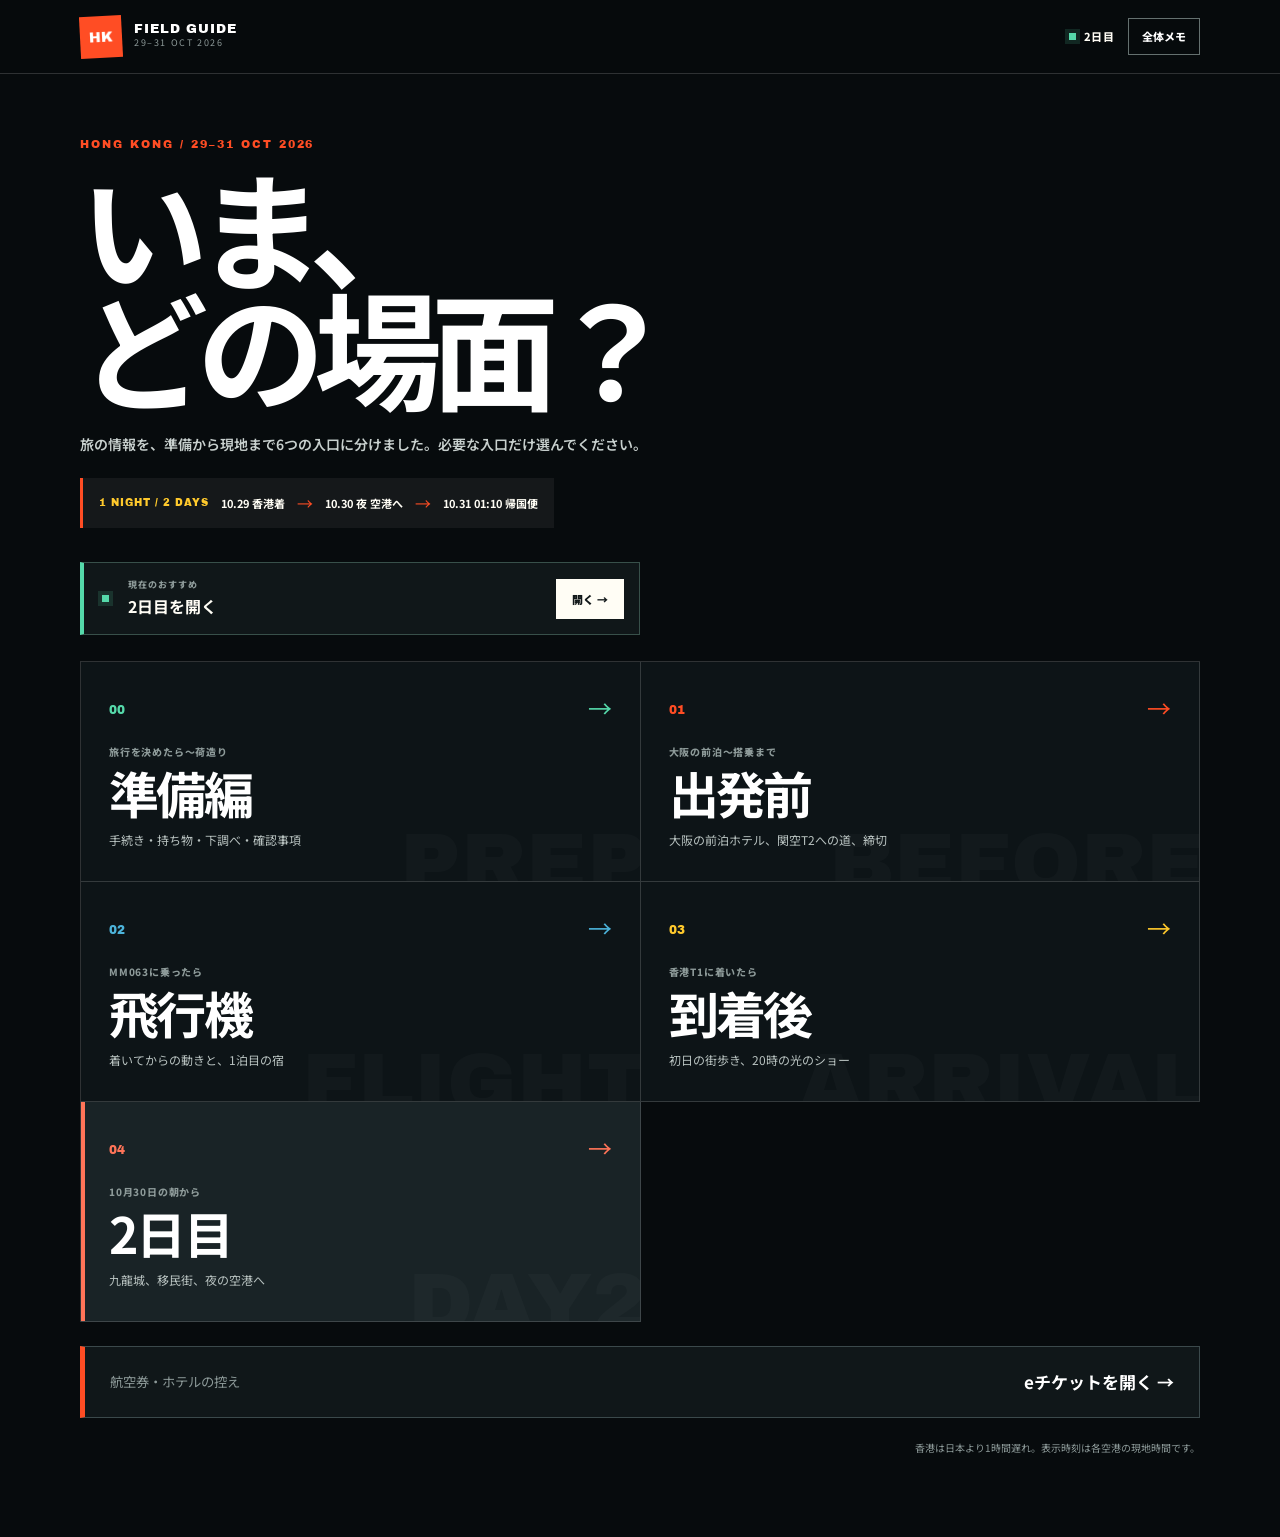
==== hongkong/index.html @ 0ee1ada3 "Confirm Asia Inn stay and align check-in, itinerary and budget" ====
<!doctype html>
<html lang="ja">
<head>
  <meta charset="utf-8">
  <meta name="viewport" content="width=device-width,initial-scale=1,viewport-fit=cover">
  <meta name="theme-color" content="#070b0d">
  <meta name="description" content="香港の貧乏旅行を、その時に必要な情報だけで案内する旅のしおり。">
  <title>香港 FIELD GUIDE｜いま必要な旅の案内</title>
  <link rel="manifest" href="manifest.webmanifest?v=3">
  <link rel="stylesheet" href="style.css?v=6">
</head>
<body>
  <a class="skip" href="#main">本文へ</a>
  <header class="topbar">
    <button class="brand" type="button" data-go-home aria-label="入口へ戻る"><span class="brand-mark">HK</span><span><b>FIELD GUIDE</b><small>29–31 OCT 2026</small></span></button>
    <div class="top-actions"><span class="trip-chip"><i></i><span id="trip-status">出発前</span></span><button class="icon-button" id="open-drawer" type="button">全体メモ</button></div>
  </header>
  <main id="main">
    <section class="home-view" id="home-view" aria-labelledby="home-title">
      <div class="home-copy"><p class="eyebrow">HONG KONG / 29–31 OCT 2026</p><h1 id="home-title">いま、<br>どの場面？</h1><p>旅の情報を、準備から現地まで6つの入口に分けました。必要な入口だけ選んでください。</p><div class="trip-proof"><span>1 NIGHT / 2 DAYS</span><b>10.29 香港着</b><i>→</i><b>10.30 夜 空港へ</b><i>→</i><b>10.31 01:10 帰国便</b></div></div>
      <div class="current-guide" id="current-guide" role="status"><span class="pulse"></span><div><small>現在のおすすめ</small><b id="current-label">出発前を開く</b></div><button type="button" id="open-current">開く →</button></div>
      <div class="entrance-grid" aria-label="旅の場面を選ぶ"><button class="entrance entrance-prep" type="button" data-open-stage="prep"><span class="entrance-no">00</span><span class="entrance-time">旅行を決めたら〜荷造り</span><strong>準備編</strong><span>手続き・持ち物・下調べ・確認事項</span><i>→</i></button>
        <button class="entrance entrance-before" type="button" data-open-stage="before"><span class="entrance-no">01</span><span class="entrance-time">大阪の前泊〜搭乗まで</span><strong>出発前</strong><span>大阪の前泊ホテル、関空T2への道、締切</span><i>→</i></button>
        <button class="entrance entrance-flight" type="button" data-open-stage="flight"><span class="entrance-no">02</span><span class="entrance-time">MM063に乗ったら</span><strong>飛行機</strong><span>着いてからの動きと、1泊目の宿</span><i>→</i></button>
        <button class="entrance entrance-arrival" type="button" data-open-stage="arrival"><span class="entrance-no">03</span><span class="entrance-time">香港T1に着いたら</span><strong>到着後</strong><span>初日の街歩き、20時の光のショー</span><i>→</i></button>
        <button class="entrance entrance-day2" type="button" data-open-stage="day2"><span class="entrance-no">04</span><span class="entrance-time">10月30日の朝から</span><strong>2日目</strong><span>九龍城、移民街、夜の空港へ</span><i>→</i></button>
      </div>
      <button class="next-stage" type="button" data-open-stage="tickets"><small>航空券・ホテルの控え</small><strong>eチケットを開く →</strong></button>
      <p class="home-note">香港は日本より1時間遅れ。表示時刻は各空港の現地時間です。</p>
    </section>

<section class="stage-view" id="stage-prep" data-stage="prep" hidden aria-labelledby="prep-title">
<header class="stage-hero"><button class="back" type="button" data-go-home>← 入口</button><p class="eyebrow">00 / PREPARATION</p><h1 id="prep-title" tabindex="-1">準備編</h1><p>旅行前に済ませること、持っていくもの、調べることをここで確認。</p></header>
<section class="prep-summary" aria-label="準備の進み具合"><div><span>準備チェック</span><strong id="prep-count" aria-live="polite">0 / 33 完了</strong></div><progress id="prep-progress" max="33" value="0" aria-label="準備の完了数"></progress><p id="prep-save-status">チェックはこの端末・ブラウザーに保存されます。</p></section>
<section class="content-block"><div class="block-heading"><span>CHECK / BOOKING</span><h2>手続き・予約</h2></div><div class="checklist" data-checklist="prep-booking"><label><input type="checkbox" value="prep-booking-passport"><span>パスポートの原本・有効期限と、香港の入境条件を確認する</span></label><label><input type="checkbox" value="prep-booking-tickets"><span>往路10/29 MM063、復路10/31 01:10 GK028の控えを端末に保存する</span></label><label><input type="checkbox" value="prep-booking-osaka"><span>大阪前泊：PLAZA IN KANKU HOTELの10/28泊の予約内容・到着時間を確認する</span></label><label><input type="checkbox" value="prep-booking-hongkong"><span>確定したアジアホテル 香港の予約完了を確認し、英語住所・控えを保存する</span></label><label><input type="checkbox" value="prep-booking-transport"><span>10/29早朝に関空T2へ着く移動手段を決める</span></label><label><input type="checkbox" value="prep-booking-data"><span>スマホの海外通信方法を決め、設定手順を保存する</span></label><label><input type="checkbox" value="prep-booking-money"><span>現金・カードの使い分けを決め、大阪前泊代を含めて予算を確認する</span></label><label><input type="checkbox" value="prep-booking-insurance"><span>海外旅行保険・カード付帯保険の適用条件と連絡先を確認する</span></label></div></section>
<section class="content-block"><div class="block-heading"><span>CHECK / PACKING</span><h2>持ち物</h2></div><div class="checklist" data-checklist="prep-packing"><label><input type="checkbox" value="prep-packing-document"><span>パスポート原本、往復航空券とホテル予約の控え</span></label><label><input type="checkbox" value="prep-packing-wallet"><span>財布、支払い用カード、必要な現金</span></label><label><input type="checkbox" value="prep-packing-phone"><span>スマートフォン、充電器、充電ケーブル</span></label><label><input type="checkbox" value="prep-packing-adapter"><span>香港で使う変換プラグと、充電器の対応電圧を確認する</span></label><label><input type="checkbox" value="prep-packing-battery"><span>モバイルバッテリー：両航空会社の容量・個数・持込条件を確認する</span></label><label><input type="checkbox" value="prep-packing-clothes"><span>着替え、下着、靴下、歩きやすい靴</span></label><label><input type="checkbox" value="prep-packing-layer"><span>冷房・天候に合わせる薄手の上着、雨具</span></label><label><input type="checkbox" value="prep-packing-wash"><span>歯ブラシ、洗面用品、液体類を入れる透明袋</span></label><label><input type="checkbox" value="prep-packing-medicine"><span>普段使う薬と必要な説明書類を用意し、持込可否を確認する</span></label><label><input type="checkbox" value="prep-packing-bag"><span>街歩き用の小さなバッグ、ティッシュ、ハンカチ</span></label><label><input type="checkbox" value="prep-packing-weight"><span>すべて詰めた後に手荷物の重量・寸法を測り、両便の条件と照合する</span></label></div></section>
<section class="content-block"><div class="block-heading"><span>CHECK / RESEARCH</span><h2>下調べ</h2></div><div class="checklist" data-checklist="prep-research"><label><input type="checkbox" value="prep-research-airport"><span>関空駅からT2への地図・動画を見て、バス乗り場を確認する</span></label><label><input type="checkbox" value="prep-research-return"><span>帰国便は10/31未明。10/30夜に香港T1へ向かうと確認する</span></label><label><input type="checkbox" value="prep-research-route"><span>香港空港から宿までの降車停留所・道順を保存する</span></label><label><input type="checkbox" value="prep-research-hours"><span>美荷樓・九龍寨城公園の開館日、展示時間・整理券の案内を確認する</span></label><label><input type="checkbox" value="prep-research-history"><span>九龍城の歴史、公営住宅、深水埗の修理・中古品文化を予習する</span></label><label><input type="checkbox" value="prep-research-culture"><span>重慶大廈の移民文化と、撮影・立ち入りの配慮を確認する</span></label><label><input type="checkbox" value="prep-research-weather"><span>出発直前の香港の天気と交通情報を確認する</span></label><label><input type="checkbox" value="prep-research-offline"><span>宿・空港・観光先の住所、地図、連絡先を電波なしでも見られるよう保存する</span></label></div></section>
<section class="content-block"><div class="block-heading"><span>CHECK / QUESTIONS</span><h2>宿・航空会社への確認事項</h2></div><div class="checklist" data-checklist="prep-questions"><label><input type="checkbox" value="prep-questions-early"><span>大阪の宿：早朝の退館方法と、T2へのタクシー手配は可能？</span></label><label><input type="checkbox" value="prep-questions-late"><span>大阪の宿：到着が遅れる場合のチェックイン手順は？</span></label><label><input type="checkbox" value="prep-questions-luggage"><span>香港の宿：到着時と10/30チェックアウト後に荷物を預けられる？</span></label><label><input type="checkbox" value="prep-questions-pickup"><span>香港の宿：10/30夕方の荷物回収は何時まで可能？</span></label><label><input type="checkbox" value="prep-questions-fees"><span>香港の宿：追加料金・保証金・支払方法・チェックイン期限は？</span></label><label><input type="checkbox" value="prep-questions-flight"><span>航空会社：予約した運賃の荷物枠、当日のターミナル・手続締切は？</span></label></div></section>
<section class="content-block"><div class="block-heading"><span>REFERENCES</span><h2>調べるときの入口</h2></div><div class="button-row"><button class="button primary" type="button" data-open-stage="before">関空T2・大阪前泊を見る →</button><button class="button" type="button" data-open-stage="flight">香港のホテル候補を見る →</button><a class="button" href="https://www.immd.gov.hk/eng/services/visas/visit-transit/visit-visa-entry-permit.html" target="_blank" rel="noopener">香港の入境条件 ↗</a><a class="button" href="https://www.flypeach.com/" target="_blank" rel="noopener">Peach公式 ↗</a><a class="button" href="https://www.jetstar.com/jp/ja/home" target="_blank" rel="noopener">Jetstar公式 ↗</a></div><p class="fineprint">チェックは自分で準備・確認した記録です。予約の完了や条件を自動確認するものではありません。</p></section>
<button class="next-stage" type="button" data-open-stage="before"><small>準備ができたら</small><strong>出発前の案内へ →</strong></button></section>
    <section class="stage-view" id="stage-before" data-stage="before" hidden aria-labelledby="before-title">
      <header class="stage-hero"><button class="back" type="button" data-go-home>← 入口</button><p class="eyebrow">01 / BEFORE DEPARTURE</p><h1 id="before-title">出発前</h1><p>関空T2へ迷わず着き、07:15より前に手続きを終える。</p></header>
      <article class="action-card urgent"><span>次にすること</span><h2>関空 第2ターミナルに<br><b>05:45〜06:00</b> 到着</h2><div class="deadline"><small>Peach MM063 手続締切</small><strong>07:15</strong></div></article>
      <section class="content-block" aria-labelledby="osaka-hotel-title">
        <div class="block-heading"><span>OSAKA STAY / 10.28 → 10.29</span><h2 id="osaka-hotel-title">大阪の前泊ホテル</h2></div>
        <p class="lead"><strong>PLAZA IN KANKU HOTEL</strong></p>
        <dl class="fact-list"><div><dt>宿泊予定</dt><dd>10月28日（水）→ 10月29日（木）朝<br>10/29の出発便に合わせた前泊</dd></div><div><dt>住所</dt><dd>〒598-0045 大阪府泉佐野市松原2丁目5−73</dd></div><div><dt>アクセス</dt><dd>りんくうタウン駅から徒歩10分（公式案内）</dd></div><div><dt>チェックイン</dt><dd>15:00から／1階タブレットで手続き</dd></div><div><dt>翌朝</dt><dd>早朝にチェックアウト → 関空T2へ<br>05:45〜06:00にT2到着を目標</dd></div></dl>
        <div class="button-row"><a class="button primary" href="https://www.google.com/maps/search/?api=1&amp;query=PLAZA%20IN%20KANKU%20HOTEL%20大阪府泉佐野市松原2丁目5-73" target="_blank" rel="noopener">ホテルの地図 ↗</a><a class="button" href="https://www.kankuhotel.com/" target="_blank" rel="noopener">ホテル公式 ↗</a><a class="button" href="tel:0724936810">電話 072-493-6810</a></div>
        <p>翌朝はホテル → りんくうタウン駅 → 関西空港駅 → エアロプラザ1階の無料連絡バス → T2国際線。前夜に始発と乗り継ぎを確認し、目標時刻に間に合わない場合はT2行きのタクシーを手配。</p>
        <p class="fineprint">ホテル名は指定の前泊先として記載。宿泊日程は出発日に合わせた予定です。予約内容・宿泊料金・早朝の移動手段は未確認。ホテルの送迎がある前提にはしていません。施設情報：<a href="https://www.kankuhotel.com/?page_id=8076" target="_blank" rel="noopener">公式利用案内</a>／<a href="https://www.kankuhotel.com/?page_id=7928" target="_blank" rel="noopener">公式アクセス</a>（2026/10/26確認）。</p>
      </section>
      <section class="content-block">
        <div class="block-heading"><span>ROUTE</span><h2>関西空港駅 → T2国際線</h2></div>
        <ol class="route-steps"><li><b>関西空港駅 改札</b><p>T1とは反対側、「エアロプラザ」方面へ。</p></li><li><b>エアロプラザ 1階</b><p>無料連絡バスのりばへ。駅から乗り場までの歩行時間も確保。</p></li><li><b>無料バス 7〜9分</b><p>待ち時間込みで、駅からT2まで30分を見込む。</p></li><li><b>T2国際線 1階</b><p>Peach手続 → 保安検査 → 出国 → 搭乗口。搭乗口は07:35到着を目標。</p></li></ol>
        <div class="button-row"><a class="button primary" href="https://www.kansai-airport.or.jp/access/t2" target="_blank" rel="noopener">公式の乗り場地図 ↗</a><a class="button" href="https://www.youtube.com/watch?v=M9F80eVWQ8M" target="_blank" rel="noopener">駅からの案内動画 ↗</a><a class="button" href="https://www.youtube.com/watch?v=__25R5z-aBc" target="_blank" rel="noopener">T2内部の動画 ↗</a></div><p class="fineprint">動画は経路の予習用です。当日は空港の標識と公式案内を優先。</p>
      </section>
      <section class="content-block"><div class="block-heading"><span>CHECK</span><h2>出発直前の最終確認</h2></div><div class="checklist" data-checklist="before"><label><input type="checkbox" value="return"><span>10/31 01:10香港T1発・GK028の控えを保存</span></label><label><input type="checkbox" value="access"><span>PLAZA IN KANKU HOTELから関空T2への早朝移動を確認</span></label><label><input type="checkbox" value="passport"><span>旅券・航空券・宿の英語住所をオフライン保存</span></label><label><input type="checkbox" value="weight"><span>手荷物を実測し、合計7kg以内にする</span></label><label><input type="checkbox" value="vape"><span>電子・加熱式たばこを持たない</span></label><label><input type="checkbox" value="sim"><span>eSIM、Gタイプ変換プラグ、充電器を用意</span></label></div></section>
      <section class="split-cards"><article class="mini-card flight-mini"><span>OUTBOUND</span><h3>Peach MM063</h3><div><b>08:05</b><i>関空 T2</i><em>→</em><b>11:45</b><i>香港 T1</i></div><a href="https://www.flypeach.com/en/lm/ai/airports/airportguide_international/kix" target="_blank" rel="noopener">Peach公式 ↗</a></article><article class="mini-card warning"><span>持込注意</span><h3>7kg・2個以内</h3><p>両便に合わせ、主荷物は50×36×23cm以内を目安に。液体は100ml以下の容器で1L透明袋へ。</p></article></section>
      <button class="next-stage" type="button" data-open-stage="flight"><small>搭乗したら</small><strong>飛行機の案内へ →</strong></button>
    </section>

    <section class="stage-view" id="stage-flight" data-stage="flight" hidden aria-labelledby="flight-title">
      <header class="stage-hero"><button class="back" type="button" data-go-home>← 入口</button><p class="eyebrow">02 / ON THE PLANE</p><h1 id="flight-title">飛行機</h1><p>着陸前に、最初の目的地とホテルをすぐ出せる状態に。</p></header>
      <article class="action-card sky"><span>次にすること</span><h2>確定したホテルの<br><b>英語住所を保存</b></h2><div class="deadline"><small>香港T1 到着予定</small><strong>11:45</strong></div></article>
      <section class="content-block"><div class="block-heading"><span>STAY / CONFIRMED</span><h2>香港の宿泊先は確定</h2></div><p class="lead">アジアホテル 香港（Asia Inn／香港亞洲賓館）に変更。10/29チェックイン・10/30チェックアウトの1泊です。</p><div class="selected-hotel" id="selected-hotel" aria-live="polite"></div><dl class="fact-list"><div><dt>宿泊日</dt><dd>2026年10月29日（木）→10月30日（金）／1泊</dd></div><div><dt>チェックイン</dt><dd>16:00〜24:00（香港時間）</dd></div><div><dt>チェックアウト</dt><dd>10/30 11:00まで（香港時間）</dd></div><div><dt>客室</dt><dd>シングルルーム・専用バスルーム／大人1名・1室<br>シングルベッド1組・禁煙・素泊まり</dd></div><div><dt>提示料金</dt><dd>7,954円／前払い・払い戻し不可（送付画面の表示）</dd></div></dl><p class="fineprint">宿泊先はユーザー指定で確定。送付画像は「予約する」ボタンのある申込画面のため、決済完了・予約番号・最終請求額は未確認。予約完了控えをeチケットの香港ホテル欄に追加してください。所在地は施設掲載情報から転記。棟・階・受付場所は予約完了控えを優先。</p><button class="button primary" type="button" data-open-stage="tickets">ホテルの予約控えを開く・追加 →</button></section>
      <section class="content-block"><div class="block-heading"><span>LANDING</span><h2>着いてからの4手</h2></div><ol class="compact-steps"><li><b>入境・税関</b><span>30〜90分を見込む。滞在許可票は帰国まで保管。</span></li><li><b>通信</b><span>機内を出たらeSIMを有効化。空港Wi‑Fiも確認。</span></li><li><b>交通</b><span>Ground Transportation Centreへ。節約ならA21バス。</span></li><li><b>宿へ</b><span>16:00から入室。早着時の荷物預かりを確認し、不可なら尖沙咀で休憩。</span></li></ol></section>
      <article class="question-card"><span>この旅で見る問い</span><p>高い家賃と狭い土地のなかで、生活と小さな商いはどう続いているか。</p></article>
      <button class="next-stage" type="button" data-open-stage="arrival"><small>香港に着いたら</small><strong>到着後の案内へ →</strong></button>
    </section>

    <section class="stage-view" id="stage-arrival" data-stage="arrival" hidden aria-labelledby="arrival-title">
      <header class="stage-hero"><button class="back" type="button" data-go-home>← 入口</button><p class="eyebrow">03 / ARRIVAL &amp; DAY 1</p><h1 id="arrival-title">到着後</h1><p>空港から九龍へ。尖沙咀のアジアホテル 香港が拠点。昼は深水埗、夜は港の夜景と廟街へ。</p></header>
      <article class="action-card amber"><span>次にすること</span><h2>「公共バス」の標識へ<br><b>A21で九龍</b></h2><div class="deadline"><small>公式掲載運賃</small><strong>HK$34.6</strong></div><a href="https://mobile.citybus.com.hk/nwp3/?ds=A21--Hung_Hom_Station&amp;f=1&amp;l=0" target="_blank" rel="noopener">停留所と運行情報 ↗</a></article>
      <section class="content-block"><div class="block-heading"><span>TODAY</span><h2>10月29日・初日の順番</h2></div><div class="day-timeline"><article><time>11:45</time><div><b>香港T1 到着</b><p>入境 → 税関 → 通信。A21で60〜90分＋渋滞の余裕。</p></div></article><article><time>14:00</time><div><b>アジアホテル 香港で荷物預かりを相談</b><p>入室は16:00から。早着時の荷物預かりは事前確認。不可なら重い荷物を持った深水埗散策は省き、尖沙咀で昼食・休憩。</p><button class="text-button" type="button" data-open-stage="flight">保存した宿を見る →</button></div></article><article><time>15:00</time><div><b>深水埗 → 美荷樓</b><p>荷物を預けられた場合の短時間プラン。修理・再利用の商いから住宅の歴史へ。16:30頃に尖沙咀の宿へ戻る。遅延時は省略。</p><a href="https://www.google.com/maps/search/?api=1&amp;query=Heritage%20of%20Mei%20Ho%20House%20Hong%20Kong" target="_blank" rel="noopener">地図を開く ↗</a></div></article><article><time>16:30</time><div><b>アジアホテル 香港でチェックイン</b><p>重慶大廈C棟16階の施設掲載住所を目安に、予約控えの受付指示に従う。休憩・充電を済ませる。</p><button class="text-button" type="button" data-open-stage="flight">確定した宿の案内を見る →</button></div></article><article><time>18:00</time><div><b>尖沙咀周辺で夕食・ひと休み</b><p>宿のあるネイザンロード周辺で夕食。19:30の海沿い到着に合わせて出発する。</p></div></article><article><time>19:00</time><div><b>尖沙咀の海沿いへ移動</b><p>宿のある尖沙咀から海沿いへ徒歩移動。混雑を見込み、19:30までに鑑賞場所へ。</p></div></article><article><time>19:30</time><div><b>ビクトリアハーバー到着</b><p>尖沙咀プロムナードの香港文化中心・時計台周辺を目指す。無料の海沿いで対岸の夜景とショーの場所を確保。</p><a href="https://www.google.com/maps/search/?api=1&amp;query=Hong%20Kong%20Cultural%20Centre%20waterfront" target="_blank" rel="noopener">鑑賞場所の地図 ↗</a></div></article><article><time>20:00</time><div><b>シンフォニー・オブ・ライツ</b><p>光と音のショーを無料鑑賞。通常は毎晩20:00、約10分。天候・警報・特別対応で中止や変更があるため当日も確認。</p><a href="https://www.discoverhongkong.com/jp/place-to-go/travel.guide-a-symphony-of-lights.html" target="_blank" rel="noopener">香港政府観光局の開催案内 ↗</a></div></article><article><time>20:15</time><div><b>尖沙咀の繁華街を散策</b><p>海沿いからネイザンロードへ。夜の商店・食堂を見ながら、廟街のある佐敦方面へ進む。宿は尖沙咀なので、散策後は戻る。</p><a href="https://www.google.com/maps/search/?api=1&amp;query=Nathan%20Road%20Tsim%20Sha%20Tsui" target="_blank" rel="noopener">繁華街の地図 ↗</a></div></article><article><time>21:00</time><div><b>廟街ナイトマーケット</b><p>露店・食堂が重なる夜の生活文化を見る。散策は無料、飲食・買物は別料金。疲れた場合は翌朝に備えて宿へ直行。</p><a href="https://www.google.com/maps/search/?api=1&amp;query=Temple%20Street%20Night%20Market%20Hong%20Kong" target="_blank" rel="noopener">廟街の地図 ↗</a></div></article><article><time>22:00</time><div><b>尖沙咀のアジアホテル 香港へ戻る</b><p>廟街から徒歩またはMTRで尖沙咀へ。早朝からの移動を考え、疲れたら廟街を短縮。入室手続きは夕方に済ませる。</p></div></article></div></section>
      <section class="spot-strip" aria-label="初日の観光スポット"><article><span>01 / 無料</span><h3>鴨寮街</h3><p>中古電子部品、修理店、露店。観光地ではない商いの速度を見る。</p><b>見る問い</b><small>「直して使う」はどう商売になるか。</small></article><article><span>02 / 無料展示</span><h3>美荷樓</h3><p>1953年の大火後につくられた再定住住宅。生活空間と住宅政策を読む。</p><b>見る問い</b><small>住宅不足は暮らしの形をどう変えたか。</small></article><article><span>03 / 散策無料</span><h3>廟街</h3><p>信仰、食堂、占い、露店が同じ通りに重なる夜の街。</p><b>見る問い</b><small>夜の公共空間は誰がつくっているか。</small></article></section>
      <article class="ethics"><b>街に入るとき</b><p>住民の生活を見世物にしない。住宅の共用部や閉鎖区画には入らず、人物・店内・宗教行為は撮影前に許可を取る。</p></article>
      <button class="next-stage" type="button" data-open-stage="day2"><small>翌朝になったら</small><strong>2日目の案内へ →</strong></button>
    </section>

    <section class="stage-view" id="stage-day2" data-stage="day2" hidden aria-labelledby="day2-title">
      <header class="stage-hero"><button class="back" type="button" data-go-home>← 入口</button><p class="eyebrow">04 / DAY 2 &amp; RETURN</p><h1 id="day2-title">2日目</h1><p>消えた九龍城、移民の商い、港。その夜のうちに空港へ。</p></header>
      <article class="action-card red"><span>朝いちの目的</span><h2>九龍寨城公園<br><b>08:45 整理券</b></h2><div class="deadline"><small>映画セット展示</small><strong>無料</strong></div><a href="https://www.lcsd.gov.hk/en/parks/kwcp/opening.html" target="_blank" rel="noopener">公園・展示の公式情報 ↗</a></article>
      <section class="content-block"><div class="block-heading"><span>TODAY</span><h2>10月30日・帰国まで</h2></div><div class="day-timeline dense"><article><time>08:00</time><div><b>朝食・チェックアウト</b><p>荷物を宿に預ける。映画展示を優先するなら08:45の整理券配布へ。</p></div></article><article><time>09:00</time><div><b>九龍寨城公園</b><p>南門遺構と旧衙門。映画の「無法地帯」と実際の生活を分けて考える。</p><a href="https://www.google.com/maps/search/?api=1&amp;query=Kowloon%20Walled%20City%20Park%20Hong%20Kong" target="_blank" rel="noopener">地図 ↗</a></div></article><article><time>14:00</time><div><b>重慶大廈の地上階</b><p>多国籍の食堂と小さな商い。住居・宿泊フロアは探検しない。</p><a href="https://www.google.com/maps/search/?api=1&amp;query=Chungking%20Mansions%20Hong%20Kong" target="_blank" rel="noopener">地図 ↗</a></div></article><article><time>16:00</time><div><b>尖沙咀の海沿い</b><p>港と金融都市を、午前に歩いた生活圏とつなげて見る。座って休憩。</p><a href="https://www.google.com/maps/search/?api=1&amp;query=Tsim%20Sha%20Tsui%20Promenade%20Hong%20Kong" target="_blank" rel="noopener">地図 ↗</a></div></article><article><time>18:30</time><div><b>夕食・荷物回収・充電</b><p>旅券、飲み物、手荷物7kgを確認。宿に戻らなくてよい状態へ。</p></div></article><article class="critical"><time>20:00</time><div><b>九龍を出て香港T1へ</b><p>22:00までに空港着。バスは90〜120分＋待ち時間。渋滞時は鉄道へ。</p></div></article></div></section>
      <article class="return-card"><p><span class="verified">TICKET VERIFIED</span> RETURN / GK028</p><h2>10月30日の夜に空港へ</h2><div class="flight-route"><span>HKG <b>香港 T1</b></span><i>→</i><span>NRT <b>成田 T3</b></span></div><div class="return-times"><span><b>22:00</b><small>10/30 香港T1 到着目標</small></span><i>→</i><span><b>00:10</b><small>10/31 手続締切</small></span><i>→</i><span><b>01:10</b><small>10/31 GK028 出発</small></span></div><strong>空港へ向かうのは「10月30日の夜」。10月31日の夜ではありません。</strong><a href="https://www.hongkongairport.com/en/passenger-guide/departures/" target="_blank" rel="noopener">香港空港の出発手順 ↗</a></article>
    </section>
    <section class="stage-view" id="stage-tickets" data-stage="tickets" hidden aria-labelledby="tickets-title">
<header class="stage-hero"><button class="back" type="button" data-go-home>← 入口</button><p class="eyebrow">05 / TICKET WALLET</p><h1 id="tickets-title" tabindex="-1">eチケット</h1><p>航空券とホテルの予約控えを、必要なときにすぐ表示。</p></header>
<article class="ticket-notice"><b>この画像は予約控えです。搭乗券は空港で受け取ります。</b><p>往路は予約番号とパスポートでPeachの搭乗手続きへ。復路の香港発GK028は空港カウンターで手続きしてください。画像だけで保安検査や搭乗口を通過することはできません。</p><a href="https://www.flypeach.com/lm/ai/airports/how_to_checkin_int" target="_blank" rel="noopener">Peachの案内 ↗</a>　<a href="https://www.jetstar.com/au/en/help/can-i-check-in-online" target="_blank" rel="noopener">Jetstarの案内 ↗</a><p class="fineprint">2026/10/27公式案内確認。事前印刷の代わりに控えを画面表示できますが、空港で発行された搭乗券は必ず受け取ってください。</p></article>
<section class="content-block" id="ticket-unlock"><div class="block-heading"><span>PRIVATE</span><h2>送付済みの航空券を取り込む</h2></div><p>チャットで受け取った解除コードを入力してください。原本2枚をこの端末に保存します。コードを知らない人には予約番号や氏名は表示されません。</p><form id="unlock-form"><label for="ticket-code">解除コード</label><div class="unlock-row"><input id="ticket-code" type="password" autocomplete="off" autocapitalize="none" spellcheck="false" required><button class="button primary" type="submit">航空券を取り込む</button></div></form></section>
<p id="wallet-status" class="wallet-status" role="status" aria-live="polite">保存状態を確認中…</p>
<section class="content-block"><div class="block-heading"><span>FLIGHTS</span><h2>航空券</h2></div>
<article class="ticket-slot"><span class="ticket-label">往路搭乗用</span><h3>Peach MM063</h3><p class="ticket-route">10/29 08:05 関空T2 → 11:45 香港T1</p><p>手続締切 07:15（日本時間）／予約控えを提示</p><div id="ticket-outbound" class="ticket-files"></div><label class="button upload-button">画像・PDFを追加<input type="file" data-ticket-upload="outbound" accept="image/jpeg,image/png,image/webp,application/pdf" multiple></label><p class="fineprint">送付画像の原本には11/1の別便も記載されています。今回の帰国に使うのは下のGK028です。</p></article>
<article class="ticket-slot"><span class="ticket-label">復路搭乗用</span><h3>Jetstar Japan GK028</h3><p class="ticket-route">10/31 01:10 香港T1 → 06:20 成田T3</p><p><strong>10/30夜に空港へ。</strong>手続締切 10/31 00:10（香港時間）</p><div id="ticket-inbound" class="ticket-files"></div><label class="button upload-button">画像・PDFを追加<input type="file" data-ticket-upload="inbound" accept="image/jpeg,image/png,image/webp,application/pdf" multiple></label></article></section>
<section class="content-block"><div class="block-heading"><span>HOTELS</span><h2>ホテル</h2></div><article class="ticket-slot"><span class="ticket-label">大阪前泊 / 10.28</span><h3>PLAZA IN KANKU HOTEL</h3><div id="ticket-osaka" class="ticket-files"></div><label class="button upload-button">予約控えを追加<input type="file" data-ticket-upload="osaka" accept="image/jpeg,image/png,image/webp,application/pdf" multiple></label></article><article class="ticket-slot"><span class="ticket-label">香港 / 10.29</span><h3>アジアホテル 香港／10/29〜10/30</h3><p>宿泊先確定。チェックイン16:00〜24:00／チェックアウト11:00まで。予約完了後の画像・PDFを保存。</p><div id="ticket-hongkong" class="ticket-files"></div><label class="button upload-button">予約控えを追加<input type="file" data-ticket-upload="hongkong" accept="image/jpeg,image/png,image/webp,application/pdf" multiple></label></article></section>
<p class="wallet-status">追加ファイルはこの端末・ブラウザー内だけに保存され、サーバーへ送信されません。別端末には引き継がれません。出発前に原本を「ファイル」にも保存し、機内モードで開けるか確認してください。ブラウザーのデータ削除・容量整理で失われる場合があります。</p>
</section>
  </main>

  <nav class="stage-nav" id="stage-nav" aria-label="場面を切り替える" hidden><button type="button" data-open-stage="prep"><span>00</span>準備編</button><button type="button" data-open-stage="before"><span>01</span>出発前</button><button type="button" data-open-stage="flight"><span>02</span>飛行機</button><button type="button" data-open-stage="arrival"><span>03</span>到着後</button><button type="button" data-open-stage="day2"><span>04</span>2日目</button><button type="button" data-open-stage="tickets"><span>05</span>eチケット</button></nav>
  <dialog id="trip-drawer"><div class="drawer-head"><div><p>TRIP OVERVIEW</p><h2>旅全体のメモ</h2></div><button type="button" id="close-drawer" aria-label="閉じる">×</button></div><div class="drawer-body"><section><h3>便・締切</h3><dl class="fact-list"><div><dt>往路</dt><dd>10/29 08:05 関空T2 → 11:45 香港T1<br>MM063 / 手続締切07:15</dd></div><div><dt>主な復路</dt><dd>10/31 01:10 香港T1 → 06:20 成田T3<br>GK028 / 手続締切00:10</dd></div></dl></section><section><h3>予算の目安</h3><p class="drawer-total">約 <b>57,754円</b></p><p>航空券以外・香港1泊・1人の仮計算。大阪前泊（PLAZA IN KANKU HOTEL）の宿泊費は未計上のため、実額を追加してください。香港宿7,954円（送付画面の提示額）、食事8,800円、香港交通6,000円、通信2,000円、買物8,000円、予備10,000円、日本国内移動15,000円。</p></section><section><h3>旅の観察メモ</h3><textarea id="notes" rows="6" placeholder="見えた事実と、自分の解釈を分けてメモする。"></textarea><p class="save-status" id="save-status">入力内容はこの端末に保存されます。</p></section><section><h3>最低限の公式リンク</h3><div class="source-links"><a href="https://www.flypeach.com/en/lm/ai/airports/airportguide_international/kix" target="_blank" rel="noopener">Peach 関空T2 ↗</a><a href="https://www.kansai-airport.or.jp/access/t2" target="_blank" rel="noopener">関空 T2連絡バス ↗</a><a href="https://www.jetstar.com/au/en/help/when-to-get-to-the-airport-for-international-flights" target="_blank" rel="noopener">Jetstar 締切 ↗</a><a href="https://www.immd.gov.hk/eng/services/visas/visit-transit/visit-visa-entry-permit.html" target="_blank" rel="noopener">香港 入境要件 ↗</a><a href="https://www.hk.emb-japan.go.jp/itpr_ja/11_000001_01732.html" target="_blank" rel="noopener">総領事館 注意情報 ↗</a><a href="https://services.digital.go.jp/visit-japan-web/" target="_blank" rel="noopener">Visit Japan Web ↗</a></div></section><p class="fineprint">便名・日時は提示された航空券画像から転記。運航・ターミナル・締切は当日の航空会社案内を優先。予約番号や旅券番号はこのメモに保存しないでください。</p></div></dialog>
  <dialog id="ticket-viewer" aria-labelledby="ticket-viewer-title"><div class="drawer-head"><h2 id="ticket-viewer-title">予約控え</h2><button type="button" id="close-ticket-viewer" aria-label="予約控えを閉じる">×</button></div><div class="viewer-actions"><button class="button" type="button" id="ticket-zoom">拡大する</button><a class="button" id="ticket-download">ファイルに保存</a></div><div id="ticket-viewer-body"></div></dialog>
  <script src="app.js?v=8"></script>
  <script src="tickets.js?v=6"></script>
</body>
</html>
---- hongkong/style.css ----
@import url('https://fonts.googleapis.com/css2?family=Archivo+Black&family=Noto+Sans+JP:wght@400;500;600;700;800;900&display=swap');

:root {
  --bg: #070b0d;
  --surface: #101719;
  --surface-2: #172023;
  --paper: #f2f0e8;
  --white: #fffdf5;
  --ink: #111719;
  --muted: #8d9a99;
  --red: #ff4d24;
  --yellow: #ffc92c;
  --mint: #55d9aa;
  --blue: #4cb3da;
  --line-dark: rgba(255,255,255,.16);
  --line-light: rgba(17,23,25,.18);
  --max: 1120px;
}

* { box-sizing: border-box; }
html { scroll-behavior: smooth; background: var(--bg); }
body { margin: 0; background: var(--bg); color: var(--white); font-family: "Noto Sans JP", system-ui, sans-serif; line-height: 1.65; }
body::before { content: ""; position: fixed; inset: 0; z-index: -1; pointer-events: none; background-image: linear-gradient(rgba(255,255,255,.025) 1px, transparent 1px), linear-gradient(90deg, rgba(255,255,255,.025) 1px, transparent 1px); background-size: 44px 44px; mask-image: linear-gradient(to bottom, #000, transparent 75%); }
button, a, input, textarea { font: inherit; }
button { color: inherit; cursor: pointer; }
a { color: inherit; text-underline-offset: 4px; }
.skip { position: fixed; top: -60px; left: 12px; z-index: 99; background: var(--white); color: var(--ink); padding: 8px 14px; }
.skip:focus { top: 12px; }

.topbar { position: sticky; top: 0; z-index: 30; height: 74px; padding: 0 max(20px,calc((100vw - var(--max))/2)); display: flex; align-items: center; justify-content: space-between; background: rgba(7,11,13,.9); border-bottom: 1px solid var(--line-dark); backdrop-filter: blur(18px); }
.brand { display: flex; gap: 12px; align-items: center; border: 0; background: none; text-align: left; padding: 0; }
.brand-mark { display: grid; place-items: center; width: 42px; height: 42px; background: var(--red); color: #fff; font: 14px "Archivo Black", sans-serif; transform: rotate(-3deg); }
.brand b { display: block; color: #fff; font: 13px "Archivo Black", sans-serif; letter-spacing: .08em; }
.brand small { display: block; color: var(--muted); font-size: 9px; letter-spacing: .18em; }
.top-actions { display: flex; align-items: center; gap: 14px; }
.trip-chip { display: flex; align-items: center; gap: 8px; font-size: 11px; font-weight: 800; letter-spacing: .04em; }
.trip-chip i, .pulse { width: 7px; height: 7px; background: var(--mint); box-shadow: 0 0 0 4px rgba(85,217,170,.14); }
.icon-button { border: 1px solid #64706f; background: transparent; padding: 8px 13px; color: #fff; font-size: 11px; font-weight: 800; }
.icon-button:hover, .icon-button:focus-visible { border-color: var(--red); color: var(--red); }

.home-view, .stage-view { width: min(var(--max),calc(100% - 40px)); margin: auto; }
.home-view { min-height: calc(100vh - 74px); padding: 64px 0 80px; }
.home-copy { position: relative; max-width: 900px; }
.eyebrow { margin: 0 0 16px; color: var(--red); font: 11px "Archivo Black", sans-serif; letter-spacing: .18em; }
.home-copy h1, .stage-hero h1 { margin: 0; color: #fff; font-size: clamp(62px,10vw,128px); line-height: .94; letter-spacing: -.085em; }
.home-copy > p:not(.eyebrow) { max-width: 640px; margin: 26px 0 22px; color: #c8d0ce; font-size: 14px; font-weight: 600; }
.trip-proof { display: flex; align-items: center; gap: 12px; flex-wrap: wrap; width: fit-content; padding: 12px 16px; border-left: 3px solid var(--red); background: rgba(255,255,255,.055); }
.trip-proof span { color: var(--yellow); font: 10px "Archivo Black", sans-serif; letter-spacing: .1em; }
.trip-proof b { font-size: 11px; }
.trip-proof i { color: var(--red); font-style: normal; }
.current-guide { display: grid; grid-template-columns: 10px 1fr auto; align-items: center; gap: 16px; max-width: 560px; margin: 34px 0 26px; padding: 15px 15px 15px 18px; border: 1px solid #38504a; border-left: 4px solid var(--mint); background: var(--surface); }
.current-guide > div { display: flex; flex-direction: column; }
.current-guide small { color: var(--muted); font-size: 9px; font-weight: 800; letter-spacing: .12em; }
.current-guide b { font-size: 16px; }
.current-guide button { border: 0; background: var(--white); color: var(--ink); padding: 11px 16px; font-size: 11px; font-weight: 900; }

.entrance-grid { display: grid; grid-template-columns: 1fr 1fr; border-top: 1px solid var(--line-dark); border-left: 1px solid var(--line-dark); }
.entrance { --accent: var(--red); position: relative; min-height: 220px; padding: 25px 28px; text-align: left; border: 0; border-right: 1px solid var(--line-dark); border-bottom: 1px solid var(--line-dark); background: rgba(16,23,25,.8); overflow: hidden; transition: background .18s, transform .18s; }
.entrance::before { content: ""; position: absolute; inset: 0 auto 0 0; width: 4px; background: var(--accent); transform: scaleY(0); transform-origin: bottom; transition: transform .18s; }
.entrance::after { content: attr(data-open-stage); position: absolute; right: -8px; bottom: -28px; color: rgba(255,255,255,.025); font: 84px "Archivo Black", sans-serif; text-transform: uppercase; }
.entrance:hover, .entrance:focus-visible, .entrance.is-now { background: #192326; outline: none; }
.entrance:hover::before, .entrance:focus-visible::before, .entrance.is-now::before { transform: scaleY(1); }
.entrance-no { color: var(--accent); font: 12px "Archivo Black", sans-serif; }
.entrance-time { display: block; margin: 24px 0 4px; color: var(--muted); font-size: 10px; font-weight: 800; letter-spacing: .08em; }
.entrance strong { display: block; color: #fff; font-size: clamp(32px,4vw,50px); line-height: 1.1; letter-spacing: -.055em; }
.entrance > span:nth-of-type(3) { display: block; margin-top: 10px; color: #b8c2c0; font-size: 12px; }
.entrance i { position: absolute; right: 28px; top: 26px; color: var(--accent); font-style: normal; font-size: 24px; }
.entrance-flight { --accent: var(--blue); }
.entrance-arrival { --accent: var(--yellow); }
.entrance-day2 { --accent: #ff7458; }
.home-note { margin: 22px 0 0; color: var(--muted); font-size: 10px; text-align: right; }

.stage-view { padding-bottom: 130px; }
.stage-hero { position: relative; padding: 58px 0 42px; border-bottom: 1px solid var(--line-dark); }
.stage-hero h1 { font-size: clamp(64px,10vw,118px); }
.stage-hero > p:last-child { max-width: 680px; margin-bottom: 0; color: #c4cdcb; font-size: 14px; font-weight: 600; }
.back { margin-bottom: 28px; padding: 0; border: 0; background: none; color: var(--muted); font-size: 11px; font-weight: 900; letter-spacing: .08em; }
.back:hover { color: var(--red); }

.action-card { --card-accent: var(--red); position: relative; display: grid; grid-template-columns: 1fr auto; min-height: 270px; margin: 28px 0; padding: 34px 38px; border: 1px solid #354143; border-left: 8px solid var(--card-accent); background: #11191b; color: #fff; overflow: hidden; }
.action-card::after { content: ""; position: absolute; inset: 0; pointer-events: none; background: repeating-linear-gradient(135deg,transparent 0 20px,rgba(255,255,255,.018) 20px 21px); }
.action-card > span { grid-column: 1/-1; z-index: 1; color: var(--card-accent); font: 10px "Archivo Black", sans-serif; letter-spacing: .16em; }
.action-card h2 { align-self: end; z-index: 1; margin: 26px 0 0; color: #fff; font-size: clamp(30px,5vw,56px); line-height: 1.15; letter-spacing: -.055em; }
.action-card h2 b { color: var(--yellow); }
.deadline { z-index: 1; align-self: end; padding-left: 36px; text-align: right; }
.deadline small { display: block; color: var(--muted); font-size: 10px; font-weight: 800; }
.deadline strong { color: #fff; font: clamp(34px,6vw,64px) "Archivo Black", sans-serif; line-height: 1; }
.action-card > a { position: absolute; z-index: 2; left: 38px; bottom: 24px; color: var(--white); font-size: 11px; font-weight: 800; }
.action-card.sky { --card-accent: var(--blue); }
.action-card.amber { --card-accent: var(--yellow); }
.action-card.red { --card-accent: #ff7458; }

.content-block { margin: 24px 0; padding: 34px; background: var(--paper); color: var(--ink); box-shadow: 0 20px 60px rgba(0,0,0,.17); }
.block-heading { display: flex; gap: 20px; align-items: baseline; margin-bottom: 26px; padding-bottom: 17px; border-bottom: 2px solid var(--ink); }
.block-heading span { color: var(--red); font: 10px "Archivo Black", sans-serif; letter-spacing: .14em; }
.block-heading h2 { margin: 0; font-size: clamp(23px,4vw,35px); line-height: 1.2; letter-spacing: -.04em; }
.lead { font-size: 13px; }
.route-steps { counter-reset: route; display: grid; grid-template-columns: repeat(4,1fr); margin: 0 0 26px; padding: 0; list-style: none; border: 1px solid var(--line-light); }
.route-steps li { position: relative; min-height: 175px; padding: 50px 20px 18px; border-right: 1px solid var(--line-light); }
.route-steps li:last-child { border-right: 0; }
.route-steps li::before { counter-increment: route; content: counter(route,decimal-leading-zero); position: absolute; top: 14px; left: 19px; color: var(--red); font: 19px "Archivo Black", sans-serif; }
.route-steps b { font-size: 13px; }
.route-steps p { margin: 7px 0; color: #42504d; font-size: 11px; }
.button-row { display: flex; gap: 8px; flex-wrap: wrap; }
.button { display: inline-flex; text-decoration: none; border: 1px solid var(--ink); padding: 9px 14px; color: var(--ink); font-size: 11px; font-weight: 900; }
.button.primary { background: var(--ink); color: #fff; }
.fineprint { margin: 14px 0 0; color: #68736f; font-size: 10px; }
.checklist { display: grid; grid-template-columns: 1fr 1fr; gap: 1px; background: var(--line-light); border: 1px solid var(--line-light); }
.checklist label { display: flex; align-items: flex-start; gap: 12px; min-height: 70px; padding: 15px; background: var(--white); font-size: 12px; font-weight: 700; cursor: pointer; }
.checklist input { width: 19px; height: 19px; flex: 0 0 auto; margin: 1px 0; accent-color: var(--red); }
.checklist label:has(input:checked) { background: #dbe9df; color: #5d6b66; text-decoration: line-through; }
.split-cards { display: grid; grid-template-columns: 1.2fr .8fr; gap: 2px; background: var(--bg); }
.mini-card { padding: 27px; background: var(--paper); color: var(--ink); }
.mini-card > span, .hotel-options span { color: var(--red); font: 9px "Archivo Black", sans-serif; letter-spacing: .14em; }
.mini-card h3 { margin: 8px 0; font-size: 25px; }
.flight-mini > div { display: grid; grid-template-columns: auto 1fr auto auto 1fr; gap: 8px; align-items: baseline; }
.flight-mini b { font: 24px "Archivo Black", sans-serif; }
.flight-mini i, .flight-mini em { font-size: 10px; font-style: normal; }
.mini-card a { font-size: 11px; font-weight: 900; }
.warning { background: var(--red); color: #fff; }
.warning > span { color: var(--yellow); }
.warning p { font-size: 12px; }
.next-stage { display: flex; justify-content: space-between; align-items: center; width: 100%; margin-top: 24px; padding: 21px 25px; border: 1px solid #3b494b; border-left: 5px solid var(--red); background: var(--surface); color: #fff; text-align: left; }
.next-stage small { color: var(--muted); }
.next-stage strong { font-size: 17px; }

.selected-hotel { margin: 20px 0; }
.selected-hotel.empty { padding: 20px; border: 1px dashed #6b7773; background: #e6e3d9; font-size: 13px; }
.selected-hotel:not(.empty) { padding: 22px; border-left: 6px solid var(--mint); background: var(--ink); color: #fff; }
.selected-hotel h3 { margin: 2px 0 5px; font-size: 23px; }
.selected-hotel p { margin: 5px 0; font-size: 12px; }
.selected-hotel a { color: var(--yellow); font-size: 11px; font-weight: 900; }
.hotel-options { display: grid; grid-template-columns: repeat(3,1fr); gap: 1px; background: var(--line-light); border: 1px solid var(--line-light); }
.hotel-options button { min-height: 130px; padding: 17px; text-align: left; border: 0; background: var(--white); color: var(--ink); }
.hotel-options button[aria-pressed=true] { box-shadow: inset 0 -6px var(--red); background: #fff7de; }
.hotel-options b, .hotel-options small { display: block; }
.hotel-options b { margin: 6px 0; font-size: 14px; }
.hotel-options small { color: #66716e; font-size: 10px; }
.compact-steps { display: grid; grid-template-columns: repeat(4,1fr); gap: 1px; margin: 0; padding: 0; background: var(--line-light); border: 1px solid var(--line-light); list-style: none; }
.compact-steps li { min-height: 130px; padding: 18px; background: var(--white); }
.compact-steps b, .compact-steps span { display: block; }
.compact-steps b { margin-bottom: 8px; color: var(--red); }
.compact-steps span { font-size: 11px; }
.question-card { padding: 28px; border-left: 7px solid var(--yellow); background: #273234; color: #fff; }
.question-card span { color: var(--yellow); font-size: 9px; font-weight: 900; letter-spacing: .14em; }
.question-card p { margin: 8px 0 0; font-size: clamp(18px,3vw,30px); font-weight: 800; line-height: 1.5; }

.day-timeline { position: relative; }
.day-timeline::before { content: ""; position: absolute; top: 15px; bottom: 15px; left: 43px; width: 2px; background: #b7bbb4; }
.day-timeline article { position: relative; display: grid; grid-template-columns: 96px 1fr; min-height: 100px; }
.day-timeline time { z-index: 1; align-self: start; width: 76px; padding: 6px 0; background: var(--ink); color: #fff; text-align: center; font: 12px "Archivo Black", sans-serif; }
.day-timeline article > div { padding: 1px 0 30px; }
.day-timeline b { font-size: 16px; }
.day-timeline p { margin: 5px 0; color: #43504d; font-size: 12px; }
.day-timeline a, .text-button { border: 0; background: none; padding: 0; color: #c52d0c; font-size: 11px; font-weight: 900; }
.day-timeline .critical > div { padding: 17px 19px; border-left: 6px solid var(--red); background: #ffd8ca; }
.day-timeline .critical time { background: var(--red); }
.spot-strip { display: grid; grid-template-columns: repeat(3,1fr); gap: 1px; margin: 24px 0; background: #344042; border: 1px solid #344042; }
.spot-strip article { min-height: 260px; padding: 26px; background: var(--surface); color: #fff; }
.spot-strip span { color: var(--red); font: 9px "Archivo Black", sans-serif; }
.spot-strip h3 { margin: 8px 0; font-size: 27px; }
.spot-strip p { color: #b7c0be; font-size: 12px; }
.spot-strip b, .spot-strip small { display: block; }
.spot-strip b { color: var(--yellow); font-size: 9px; }
.spot-strip small { font-size: 11px; }
.ethics { display: grid; grid-template-columns: 160px 1fr; gap: 25px; padding: 24px; border: 1px solid #445052; background: #111719; }
.ethics b { color: var(--yellow); }
.ethics p { margin: 0; color: #b7c0be; font-size: 12px; }

.return-card { margin-top: 24px; padding: 34px; border: 1px solid #5f6665; border-top: 8px solid var(--red); background: #0b0f11; color: #fff; }
.return-card > p { display: flex; align-items: center; gap: 12px; color: var(--yellow); font: 10px "Archivo Black", sans-serif; letter-spacing: .13em; }
.verified { padding: 5px 8px; background: var(--mint); color: #062319; letter-spacing: .1em; }
.return-card h2 { margin: 18px 0; font-size: clamp(30px,5vw,52px); letter-spacing: -.05em; }
.flight-route { display: flex; align-items: center; gap: 18px; margin: 20px 0 6px; padding: 14px 0; border-top: 1px solid #475153; border-bottom: 1px solid #475153; }
.flight-route span { display: flex; gap: 8px; align-items: baseline; color: var(--red); font: 22px "Archivo Black", sans-serif; }
.flight-route b { color: #fff; font: 12px "Noto Sans JP", sans-serif; }
.flight-route i { color: var(--muted); font-style: normal; }
.return-times { display: flex; align-items: center; justify-content: space-between; margin: 0 0 25px; padding: 25px 0; border-bottom: 1px solid #475153; }
.return-times span { display: flex; flex-direction: column; }
.return-times b { font: clamp(27px,5vw,50px) "Archivo Black", sans-serif; }
.return-times small { color: var(--muted); font-size: 10px; font-weight: 700; }
.return-times i { color: var(--red); font-style: normal; }
.return-card > strong { display: block; color: #ff795b; font-size: 17px; }
.return-card > a { display: inline-block; margin-top: 17px; color: var(--yellow); font-size: 11px; font-weight: 900; }

.stage-nav { position: fixed; z-index: 25; left: 50%; bottom: max(14px,env(safe-area-inset-bottom)); transform: translateX(-50%); display: grid; grid-template-columns: repeat(4,1fr); width: min(640px,calc(100% - 24px)); padding: 5px; border: 1px solid #3f4b4c; background: rgba(7,11,13,.94); box-shadow: 0 15px 50px rgba(0,0,0,.45); backdrop-filter: blur(15px); }
.stage-nav[hidden] { display: none; }
.stage-nav button { border: 0; border-right: 1px solid #30393a; background: transparent; color: #b7c0be; padding: 9px; font-size: 10px; font-weight: 800; }
.stage-nav button:last-child { border-right: 0; }
.stage-nav span { display: block; color: var(--red); font: 9px "Archivo Black", sans-serif; }
.stage-nav button[aria-current=page] { background: var(--white); color: var(--ink); }

dialog { width: min(640px,100%); height: 100%; max-height: none; margin: 0 0 0 auto; padding: 0; border: 0; background: var(--paper); color: var(--ink); box-shadow: -20px 0 80px rgba(0,0,0,.45); }
dialog::backdrop { background: rgba(0,0,0,.7); backdrop-filter: blur(4px); }
.drawer-head { position: sticky; top: 0; z-index: 1; display: flex; align-items: center; justify-content: space-between; padding: 26px 28px; border-bottom: 6px solid var(--red); background: var(--bg); color: #fff; }
.drawer-head p { margin: 0; color: var(--red); font: 9px "Archivo Black", sans-serif; letter-spacing: .14em; }
.drawer-head h2 { margin: 2px 0; }
.drawer-head button { width: 42px; height: 42px; border: 1px solid #64706f; background: none; color: #fff; font-size: 23px; }
.drawer-body { padding: 28px; }
.drawer-body section { padding: 23px 0; border-bottom: 1px solid var(--line-light); }
.drawer-body h3 { margin: 0 0 14px; font-size: 17px; }
.drawer-body p { font-size: 12px; }
.fact-list { margin: 0; }
.fact-list > div { display: grid; grid-template-columns: 90px 1fr; padding: 12px 0; }
.fact-list dt { color: #c52d0c; font-size: 10px; font-weight: 900; }
.fact-list dd { margin: 0; font-size: 12px; font-weight: 600; }
.drawer-total { font-size: 18px!important; }
.drawer-total b { font-size: 35px; }
textarea { width: 100%; resize: vertical; border: 1px solid var(--line-light); background: #fff; padding: 14px; color: var(--ink); }
.save-status { opacity: .6; }
.source-links { display: grid; grid-template-columns: 1fr 1fr; gap: 1px; background: var(--line-light); border: 1px solid var(--line-light); }
.source-links a { padding: 11px; background: #fff; text-decoration: none; font-size: 11px; font-weight: 800; }

@media (max-width: 800px) {
  .route-steps, .compact-steps { grid-template-columns: 1fr 1fr; }
  .route-steps li:nth-child(2) { border-right: 0; }
  .route-steps li:nth-child(-n+2) { border-bottom: 1px solid var(--line-light); }
  .hotel-options { grid-template-columns: 1fr; }
  .hotel-options button { min-height: auto; }
  .split-cards { grid-template-columns: 1fr; }
}

@media (max-width: 580px) {
  .topbar { height: 64px; padding: 0 13px; }
  .brand-mark { width: 36px; height: 36px; }
  .brand small, .trip-chip { display: none; }
  .icon-button { padding: 7px 10px; }
  .home-view, .stage-view { width: min(100% - 24px,var(--max)); }
  .home-view { padding: 40px 0 75px; }
  .home-copy h1 { font-size: 59px; }
  .home-copy > p:not(.eyebrow) { margin: 18px 0; font-size: 12px; }
  .trip-proof { display: grid; grid-template-columns: 1fr; gap: 4px; width: 100%; }
  .trip-proof i { display: none; }
  .current-guide { margin: 23px 0 18px; }
  .entrance-grid { grid-template-columns: 1fr; }
  .entrance { min-height: 170px; padding: 20px; }
  .entrance-time { margin-top: 16px; }
  .entrance strong { font-size: 37px; }
  .entrance i { top: 18px; right: 20px; }
  .home-note { text-align: left; }
  .stage-hero { padding: 38px 0 28px; }
  .stage-hero h1 { font-size: 66px; }
  .stage-hero > p:last-child { font-size: 12px; }
  .back { margin-bottom: 22px; }
  .action-card { grid-template-columns: 1fr; min-height: 300px; padding: 26px; }
  .action-card h2 { align-self: center; }
  .deadline { padding: 0; text-align: left; }
  .action-card > a { left: 26px; }
  .content-block { padding: 21px; margin: 18px 0; }
  .block-heading { display: block; }
  .block-heading span { display: block; margin-bottom: 6px; }
  .route-steps, .compact-steps { grid-template-columns: 1fr; }
  .route-steps li { min-height: auto; padding: 15px 14px 15px 56px; border-right: 0; border-bottom: 1px solid var(--line-light); }
  .route-steps li::before { top: 15px; left: 15px; }
  .checklist { grid-template-columns: 1fr; }
  .flight-mini > div { grid-template-columns: auto 1fr auto auto 1fr; }
  .spot-strip { display: flex; overflow-x: auto; scroll-snap-type: x mandatory; margin-right: -12px; padding-right: 12px; background: none; border: 0; gap: 8px; }
  .spot-strip article { min-width: 84%; scroll-snap-align: start; }
  .ethics { grid-template-columns: 1fr; gap: 6px; }
  .return-card { padding: 24px; }
  .return-card > p { display: grid; justify-items: start; }
  .flight-route { gap: 10px; }
  .return-times { align-items: flex-start; }
  .return-times i { display: none; }
  .return-times span { width: 32%; }
  .return-times b { font-size: 28px; }
  .return-times small { font-size: 8px; }
  .source-links { grid-template-columns: 1fr; }
  .drawer-head, .drawer-body { padding-left: 20px; padding-right: 20px; }
}

@media print {
  body { background: #fff; color: #000; }
  .topbar, .stage-nav, .back, .next-stage, .button-row, .icon-button { display: none!important; }
  .home-view { display: none; }
  .stage-view[hidden] { display: block; }
  .stage-view { padding: 20px; }
  .action-card, .return-card, .question-card, .spot-strip article { color: #000; background: #fff; border: 1px solid #000; break-inside: avoid; }
  .content-block { box-shadow: none; border: 1px solid #000; break-inside: avoid; }
}

/* Preparation entrance and five-stage navigation */
.entrance-prep { --accent: var(--mint); grid-column: 1 / -1; min-height: 180px; }
.stage-nav { grid-template-columns: repeat(5,minmax(0,1fr)); }
.stage-nav button { padding: 10px 3px; min-height: 48px; }
.prep-summary { margin: 28px 0; padding: 26px; border: 1px solid #44675b; border-left: 6px solid var(--mint); background: var(--surface); }
.prep-summary > div { display:flex; justify-content:space-between; gap:12px; align-items:center; }
.prep-summary strong { font-size:24px; color:var(--mint); }
.prep-summary progress { width:100%; height:12px; margin-top:18px; accent-color:var(--mint); }
.prep-summary p { color:#c4cdcb; font-size:12px; margin-bottom:0; }
#stage-prep .checklist label { font-size:14px; line-height:1.8; min-height:80px; }
#stage-prep .checklist input { width:22px; height:22px; margin-top:3px; }
@media(max-width:580px) { .prep-summary { padding:20px; } .prep-summary strong { font-size:21px; } }

.stage-nav { grid-template-columns:repeat(6,minmax(0,1fr)); width:min(760px,calc(100% - 16px)); }
.entrance-prep { grid-column:auto; }
.ticket-notice { margin:28px 0; padding:24px; background:#172023; border-left:5px solid var(--yellow); font-size:14px; }
.ticket-notice b { color:var(--yellow); } .ticket-notice .fineprint { color:#bdc9c6; }
.wallet-status { padding:12px 0; font-size:13px; color:#c8d4d1; }
.ticket-slot { padding:20px 0; border-top:1px solid var(--line-light); }
.ticket-slot h3 { font-size:25px; margin:6px 0; overflow-wrap:anywhere; }
.ticket-slot p { font-size:14px; } .ticket-label { font-weight:900; color:#b62b12; }
.ticket-route { font-weight:800; } .ticket-files { display:grid; gap:12px; margin:18px 0; }
.ticket-file { display:flex; flex-wrap:wrap; align-items:center; gap:10px; padding:16px; background:#fff; border:1px solid #a0aba5; }
.ticket-file > div { flex:1; min-width:160px; overflow-wrap:anywhere; } .ticket-file small { display:block; color:#506158; }
.upload-button { cursor:pointer; position:relative; }
.upload-button input { position:absolute; width:1px; height:1px; opacity:0; }
.upload-button:focus-within { outline:3px solid var(--red); }
.unlock-row { display:flex; gap:10px; flex-wrap:wrap; margin-top:8px; }
.unlock-row input { min-width:180px; flex:1; padding:12px; border:1px solid #63716a; color:#111; background:#fff; font:16px monospace; }
#ticket-viewer { width:min(100%,1000px); margin:auto; }
#ticket-viewer .drawer-head h2 { font-size:18px; }
.viewer-actions { display:flex; gap:12px; flex-wrap:wrap; padding:16px; background:#f2f0e8; }
#ticket-viewer-body { overflow:auto; height:calc(100% - 160px); background:#d8d8d8; }
#ticket-viewer-body img { display:block; width:100%; height:auto; }
#ticket-viewer-body.zoomed img { width:1400px; max-width:none; }
#ticket-viewer-body iframe { width:100%; height:100%; border:0; }
@media(max-width:580px) { .stage-nav button { font-size:10px; white-space:nowrap; } .ticket-slot h3 { font-size:22px; } .ticket-file .button { min-height:44px; } }
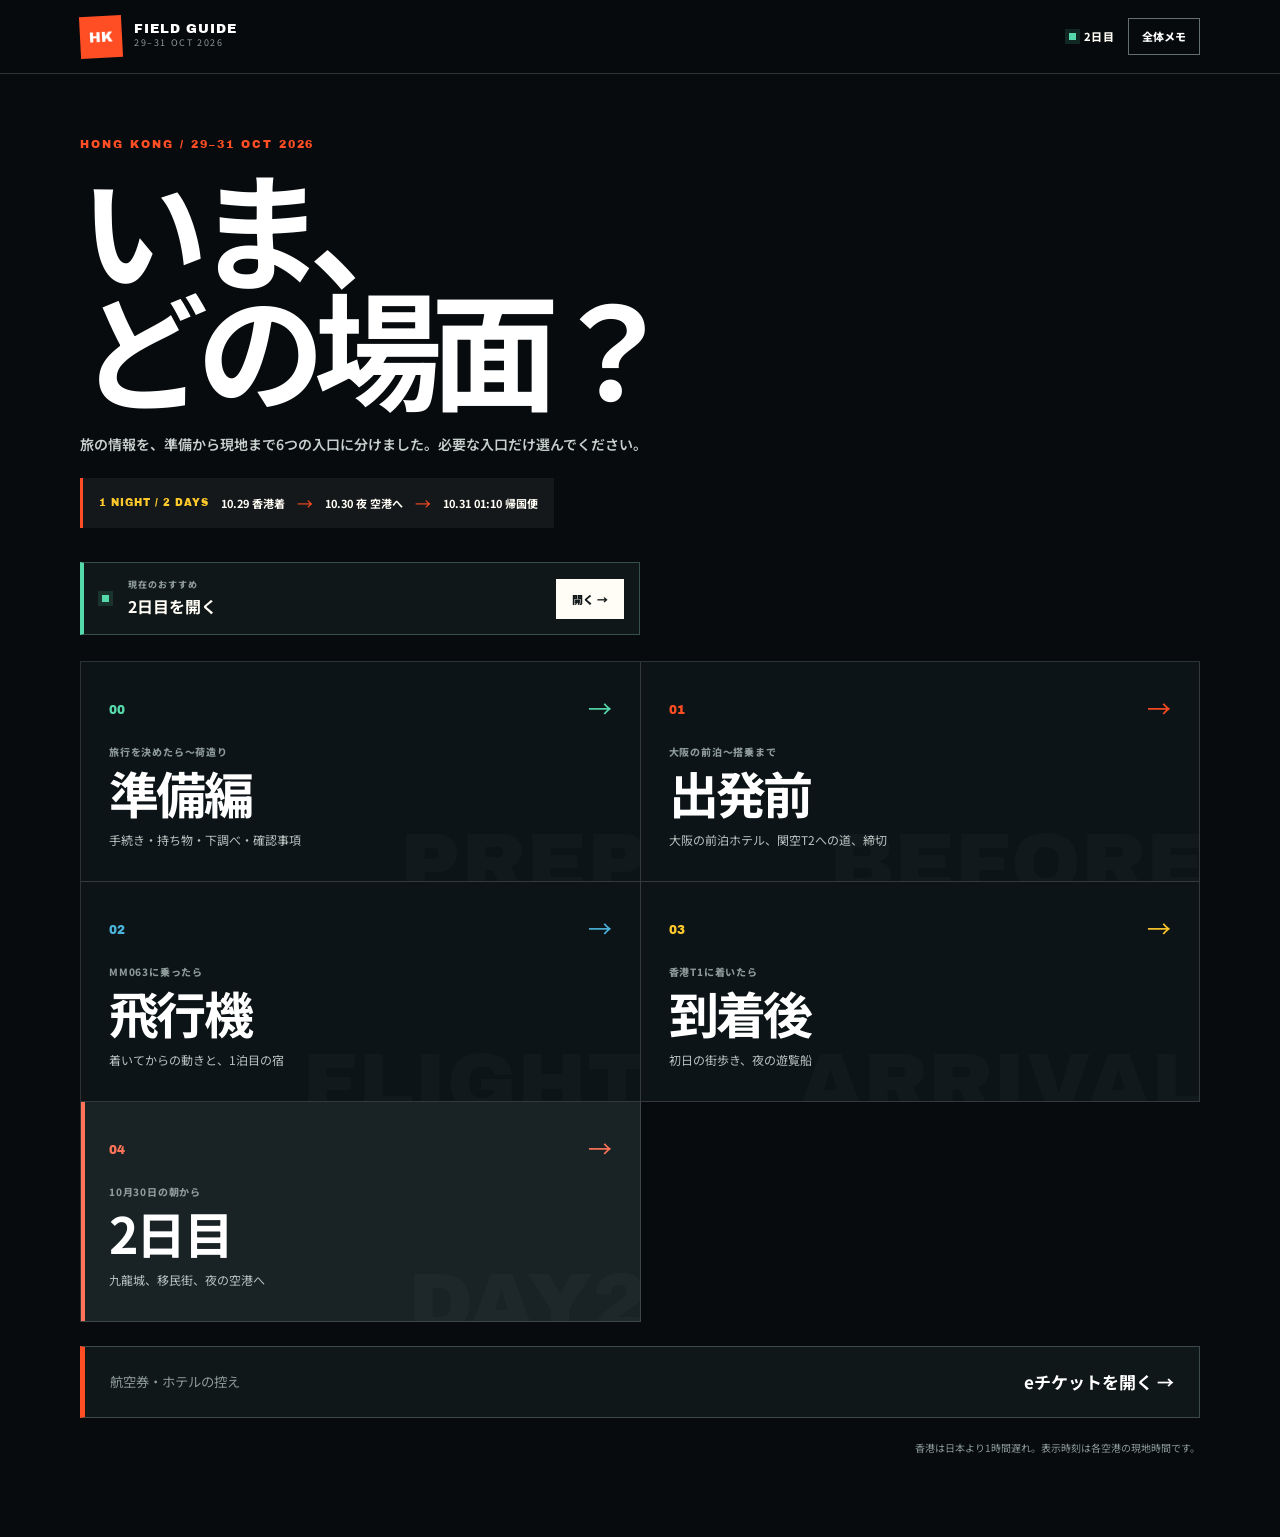
==== commit c729f122: "Add October 29 harbour cruise and clarify October 31 return flight" ====
--- a/hongkong/index.html
+++ b/hongkong/index.html
@@ -22,7 +22,7 @@
       <div class="entrance-grid" aria-label="旅の場面を選ぶ"><button class="entrance entrance-prep" type="button" data-open-stage="prep"><span class="entrance-no">00</span><span class="entrance-time">旅行を決めたら〜荷造り</span><strong>準備編</strong><span>手続き・持ち物・下調べ・確認事項</span><i>→</i></button>
         <button class="entrance entrance-before" type="button" data-open-stage="before"><span class="entrance-no">01</span><span class="entrance-time">大阪の前泊〜搭乗まで</span><strong>出発前</strong><span>大阪の前泊ホテル、関空T2への道、締切</span><i>→</i></button>
         <button class="entrance entrance-flight" type="button" data-open-stage="flight"><span class="entrance-no">02</span><span class="entrance-time">MM063に乗ったら</span><strong>飛行機</strong><span>着いてからの動きと、1泊目の宿</span><i>→</i></button>
-        <button class="entrance entrance-arrival" type="button" data-open-stage="arrival"><span class="entrance-no">03</span><span class="entrance-time">香港T1に着いたら</span><strong>到着後</strong><span>初日の街歩き、20時の光のショー</span><i>→</i></button>
+        <button class="entrance entrance-arrival" type="button" data-open-stage="arrival"><span class="entrance-no">03</span><span class="entrance-time">香港T1に着いたら</span><strong>到着後</strong><span>初日の街歩き、夜の遊覧船</span><i>→</i></button>
         <button class="entrance entrance-day2" type="button" data-open-stage="day2"><span class="entrance-no">04</span><span class="entrance-time">10月30日の朝から</span><strong>2日目</strong><span>九龍城、移民街、夜の空港へ</span><i>→</i></button>
       </div>
       <button class="next-stage" type="button" data-open-stage="tickets"><small>航空券・ホテルの控え</small><strong>eチケットを開く →</strong></button>
@@ -32,7 +32,7 @@
 <section class="stage-view" id="stage-prep" data-stage="prep" hidden aria-labelledby="prep-title">
 <header class="stage-hero"><button class="back" type="button" data-go-home>← 入口</button><p class="eyebrow">00 / PREPARATION</p><h1 id="prep-title" tabindex="-1">準備編</h1><p>旅行前に済ませること、持っていくもの、調べることをここで確認。</p></header>
 <section class="prep-summary" aria-label="準備の進み具合"><div><span>準備チェック</span><strong id="prep-count" aria-live="polite">0 / 33 完了</strong></div><progress id="prep-progress" max="33" value="0" aria-label="準備の完了数"></progress><p id="prep-save-status">チェックはこの端末・ブラウザーに保存されます。</p></section>
-<section class="content-block"><div class="block-heading"><span>CHECK / BOOKING</span><h2>手続き・予約</h2></div><div class="checklist" data-checklist="prep-booking"><label><input type="checkbox" value="prep-booking-passport"><span>パスポートの原本・有効期限と、香港の入境条件を確認する</span></label><label><input type="checkbox" value="prep-booking-tickets"><span>往路10/29 MM063、復路10/31 01:10 GK028の控えを端末に保存する</span></label><label><input type="checkbox" value="prep-booking-osaka"><span>大阪前泊：PLAZA IN KANKU HOTELの10/28泊の予約内容・到着時間を確認する</span></label><label><input type="checkbox" value="prep-booking-hongkong"><span>確定したアジアホテル 香港の予約完了を確認し、英語住所・控えを保存する</span></label><label><input type="checkbox" value="prep-booking-transport"><span>10/29早朝に関空T2へ着く移動手段を決める</span></label><label><input type="checkbox" value="prep-booking-data"><span>スマホの海外通信方法を決め、設定手順を保存する</span></label><label><input type="checkbox" value="prep-booking-money"><span>現金・カードの使い分けを決め、大阪前泊代を含めて予算を確認する</span></label><label><input type="checkbox" value="prep-booking-insurance"><span>海外旅行保険・カード付帯保険の適用条件と連絡先を確認する</span></label></div></section>
+<section class="content-block"><div class="block-heading"><span>CHECK / BOOKING</span><h2>手続き・予約</h2></div><div class="checklist" data-checklist="prep-booking"><label><input type="checkbox" value="prep-booking-passport"><span>パスポートの原本・有効期限と、香港の入境条件を確認する</span></label><label><input type="checkbox" value="prep-booking-tickets"><span>往路10/29 MM063、復路10/31 01:10 GK028の控えを端末に保存する</span></label><label><input type="checkbox" value="prep-booking-osaka"><span>大阪前泊：PLAZA IN KANKU HOTELの10/28泊の予約内容・到着時間を確認する</span></label><label><input type="checkbox" value="prep-booking-hongkong"><span>確定した威利来ホテル 香港の予約完了を確認し、英語住所・控えを保存する</span></label><label><input type="checkbox" value="prep-booking-transport"><span>10/29早朝に関空T2へ着く移動手段を決める</span></label><label><input type="checkbox" value="prep-booking-data"><span>スマホの海外通信方法を決め、設定手順を保存する</span></label><label><input type="checkbox" value="prep-booking-money"><span>現金・カードの使い分けを決め、大阪前泊代を含めて予算を確認する</span></label><label><input type="checkbox" value="prep-booking-insurance"><span>海外旅行保険・カード付帯保険の適用条件と連絡先を確認する</span></label></div></section>
 <section class="content-block"><div class="block-heading"><span>CHECK / PACKING</span><h2>持ち物</h2></div><div class="checklist" data-checklist="prep-packing"><label><input type="checkbox" value="prep-packing-document"><span>パスポート原本、往復航空券とホテル予約の控え</span></label><label><input type="checkbox" value="prep-packing-wallet"><span>財布、支払い用カード、必要な現金</span></label><label><input type="checkbox" value="prep-packing-phone"><span>スマートフォン、充電器、充電ケーブル</span></label><label><input type="checkbox" value="prep-packing-adapter"><span>香港で使う変換プラグと、充電器の対応電圧を確認する</span></label><label><input type="checkbox" value="prep-packing-battery"><span>モバイルバッテリー：両航空会社の容量・個数・持込条件を確認する</span></label><label><input type="checkbox" value="prep-packing-clothes"><span>着替え、下着、靴下、歩きやすい靴</span></label><label><input type="checkbox" value="prep-packing-layer"><span>冷房・天候に合わせる薄手の上着、雨具</span></label><label><input type="checkbox" value="prep-packing-wash"><span>歯ブラシ、洗面用品、液体類を入れる透明袋</span></label><label><input type="checkbox" value="prep-packing-medicine"><span>普段使う薬と必要な説明書類を用意し、持込可否を確認する</span></label><label><input type="checkbox" value="prep-packing-bag"><span>街歩き用の小さなバッグ、ティッシュ、ハンカチ</span></label><label><input type="checkbox" value="prep-packing-weight"><span>すべて詰めた後に手荷物の重量・寸法を測り、両便の条件と照合する</span></label></div></section>
 <section class="content-block"><div class="block-heading"><span>CHECK / RESEARCH</span><h2>下調べ</h2></div><div class="checklist" data-checklist="prep-research"><label><input type="checkbox" value="prep-research-airport"><span>関空駅からT2への地図・動画を見て、バス乗り場を確認する</span></label><label><input type="checkbox" value="prep-research-return"><span>帰国便は10/31未明。10/30夜に香港T1へ向かうと確認する</span></label><label><input type="checkbox" value="prep-research-route"><span>香港空港から宿までの降車停留所・道順を保存する</span></label><label><input type="checkbox" value="prep-research-hours"><span>美荷樓・九龍寨城公園の開館日、展示時間・整理券の案内を確認する</span></label><label><input type="checkbox" value="prep-research-history"><span>九龍城の歴史、公営住宅、深水埗の修理・中古品文化を予習する</span></label><label><input type="checkbox" value="prep-research-culture"><span>重慶大廈の移民文化と、撮影・立ち入りの配慮を確認する</span></label><label><input type="checkbox" value="prep-research-weather"><span>出発直前の香港の天気と交通情報を確認する</span></label><label><input type="checkbox" value="prep-research-offline"><span>宿・空港・観光先の住所、地図、連絡先を電波なしでも見られるよう保存する</span></label></div></section>
 <section class="content-block"><div class="block-heading"><span>CHECK / QUESTIONS</span><h2>宿・航空会社への確認事項</h2></div><div class="checklist" data-checklist="prep-questions"><label><input type="checkbox" value="prep-questions-early"><span>大阪の宿：早朝の退館方法と、T2へのタクシー手配は可能？</span></label><label><input type="checkbox" value="prep-questions-late"><span>大阪の宿：到着が遅れる場合のチェックイン手順は？</span></label><label><input type="checkbox" value="prep-questions-luggage"><span>香港の宿：到着時と10/30チェックアウト後に荷物を預けられる？</span></label><label><input type="checkbox" value="prep-questions-pickup"><span>香港の宿：10/30夕方の荷物回収は何時まで可能？</span></label><label><input type="checkbox" value="prep-questions-fees"><span>香港の宿：追加料金・保証金・支払方法・チェックイン期限は？</span></label><label><input type="checkbox" value="prep-questions-flight"><span>航空会社：予約した運賃の荷物枠、当日のターミナル・手続締切は？</span></label></div></section>
@@ -62,17 +62,17 @@
     <section class="stage-view" id="stage-flight" data-stage="flight" hidden aria-labelledby="flight-title">
       <header class="stage-hero"><button class="back" type="button" data-go-home>← 入口</button><p class="eyebrow">02 / ON THE PLANE</p><h1 id="flight-title">飛行機</h1><p>着陸前に、最初の目的地とホテルをすぐ出せる状態に。</p></header>
       <article class="action-card sky"><span>次にすること</span><h2>確定したホテルの<br><b>英語住所を保存</b></h2><div class="deadline"><small>香港T1 到着予定</small><strong>11:45</strong></div></article>
-      <section class="content-block"><div class="block-heading"><span>STAY / CONFIRMED</span><h2>香港の宿泊先は確定</h2></div><p class="lead">アジアホテル 香港（Asia Inn／香港亞洲賓館）に変更。10/29チェックイン・10/30チェックアウトの1泊です。</p><div class="selected-hotel" id="selected-hotel" aria-live="polite"></div><dl class="fact-list"><div><dt>宿泊日</dt><dd>2026年10月29日（木）→10月30日（金）／1泊</dd></div><div><dt>チェックイン</dt><dd>16:00〜24:00（香港時間）</dd></div><div><dt>チェックアウト</dt><dd>10/30 11:00まで（香港時間）</dd></div><div><dt>客室</dt><dd>シングルルーム・専用バスルーム／大人1名・1室<br>シングルベッド1組・禁煙・素泊まり</dd></div><div><dt>提示料金</dt><dd>7,954円／前払い・払い戻し不可（送付画面の表示）</dd></div></dl><p class="fineprint">宿泊先はユーザー指定で確定。送付画像は「予約する」ボタンのある申込画面のため、決済完了・予約番号・最終請求額は未確認。予約完了控えをeチケットの香港ホテル欄に追加してください。所在地は施設掲載情報から転記。棟・階・受付場所は予約完了控えを優先。</p><button class="button primary" type="button" data-open-stage="tickets">ホテルの予約控えを開く・追加 →</button></section>
-      <section class="content-block"><div class="block-heading"><span>LANDING</span><h2>着いてからの4手</h2></div><ol class="compact-steps"><li><b>入境・税関</b><span>30〜90分を見込む。滞在許可票は帰国まで保管。</span></li><li><b>通信</b><span>機内を出たらeSIMを有効化。空港Wi‑Fiも確認。</span></li><li><b>交通</b><span>Ground Transportation Centreへ。節約ならA21バス。</span></li><li><b>宿へ</b><span>16:00から入室。早着時の荷物預かりを確認し、不可なら尖沙咀で休憩。</span></li></ol></section>
+      <section class="content-block"><div class="block-heading"><span>STAY / CONFIRMED</span><h2>香港の宿泊先は確定</h2></div><p class="lead">威利来ホテル 香港（Rai Lei Hostel／香港威利萊賓館）に変更。10/29チェックイン・10/30チェックアウトの1泊です。</p><div class="selected-hotel" id="selected-hotel" aria-live="polite"></div><dl class="fact-list"><div><dt>宿泊日</dt><dd>2026年10月29日（木）→10月30日（金）／1泊</dd></div><div><dt>チェックイン</dt><dd>15:00以降（香港時間）</dd></div><div><dt>チェックアウト</dt><dd>10/30 12:00まで（香港時間）</dd></div><div><dt>客室</dt><dd>デラックス ツインルーム／大人2名・1室<br>シングルベッド2組・食事なし<br>客室Wi-Fi・エアコン無料、ヘアドライヤー（送付画面の表示）</dd></div><div><dt>キャリーケース</dt><dd>施設掲載情報では荷物預かりあり。料金・利用時間は未確認。10/29のチェックイン前と、10/30のチェックアウト後〜18:30頃の利用可否を宿へ確認。</dd></div><div><dt>提示料金</dt><dd>新しい予約の料金・支払条件は送付画像に表示なし。前のホテルの7,954円は適用しません。</dd></div></dl><p class="fineprint">宿泊先はユーザー指定・送付された予約管理画面に基づいて更新。新しい予約画面はeチケットの香港ホテル欄に保管。施設の棟・階・受付場所は予約詳細を優先。予約番号・確認キーは掲載していません。</p><button class="button primary" type="button" data-open-stage="tickets">ホテルの予約控えを開く・追加 →</button></section>
+<section class="content-block"><div class="block-heading"><span>LUGGAGE</span><h2>キャリーケースの置き場所</h2></div><p>第一案は威利来ホテル 香港の荷物預かり。荷物預かりの掲載はありますが、チェックイン前・チェックアウト後に利用できるか、料金・回収期限は宿へ個別確認が必要です。</p><p><b>10/29：</b>14:00頃に預ける → 手ぶらで観光 → 15:00にチェックイン。<br><b>10/30：</b>朝のチェックアウト時に預ける → 18:30頃に回収 → 夕食・空港へ。</p><p>預けるのはキャリーだけ。パスポート・財布・スマホ・薬は手元へ。預かり証か荷物の写真を残してください。</p><p>宿に確認する文：<br><span lang="en">Can I leave my suitcase before check-in on October 29, and after check-out on October 30 until around 6:30 pm? Is it free of charge?</span></p><p class="fineprint">宿が預かれない場合は、15:00までの遠出を省略。翌日の預かりが不可なら、有料の荷物預かり先を確保してから観光へ。<a href="https://hk.trip.com/hotels/hong-kong-hotel-detail-1912720/rai-lei-hotel/" target="_blank" rel="noopener">荷物預かりの施設掲載情報 ↗</a>（2026/10/28確認）</p></section>      <section class="content-block"><div class="block-heading"><span>LANDING</span><h2>着いてからの4手</h2></div><ol class="compact-steps"><li><b>入境・税関</b><span>30〜90分を見込む。滞在許可票は帰国まで保管。</span></li><li><b>通信</b><span>機内を出たらeSIMを有効化。空港Wi‑Fiも確認。</span></li><li><b>交通</b><span>Ground Transportation Centreへ。節約ならA21バス。</span></li><li><b>宿へ</b><span>15:00から入室。早着時の荷物預かりを確認し、不可なら旺角で休憩。</span></li></ol></section>
       <article class="question-card"><span>この旅で見る問い</span><p>高い家賃と狭い土地のなかで、生活と小さな商いはどう続いているか。</p></article>
       <button class="next-stage" type="button" data-open-stage="arrival"><small>香港に着いたら</small><strong>到着後の案内へ →</strong></button>
     </section>
 
     <section class="stage-view" id="stage-arrival" data-stage="arrival" hidden aria-labelledby="arrival-title">
-      <header class="stage-hero"><button class="back" type="button" data-go-home>← 入口</button><p class="eyebrow">03 / ARRIVAL &amp; DAY 1</p><h1 id="arrival-title">到着後</h1><p>空港から九龍へ。尖沙咀のアジアホテル 香港が拠点。昼は深水埗、夜は港の夜景と廟街へ。</p></header>
+      <header class="stage-hero"><button class="back" type="button" data-go-home>← 入口</button><p class="eyebrow">03 / ARRIVAL &amp; DAY 1</p><h1 id="arrival-title">到着後</h1><p>空港から九龍へ。旺角の威利来ホテル 香港が拠点。午後は深水埗、夜は遊覧船から夜景を見て廟街へ。</p></header>
       <article class="action-card amber"><span>次にすること</span><h2>「公共バス」の標識へ<br><b>A21で九龍</b></h2><div class="deadline"><small>公式掲載運賃</small><strong>HK$34.6</strong></div><a href="https://mobile.citybus.com.hk/nwp3/?ds=A21--Hung_Hom_Station&amp;f=1&amp;l=0" target="_blank" rel="noopener">停留所と運行情報 ↗</a></article>
-      <section class="content-block"><div class="block-heading"><span>TODAY</span><h2>10月29日・初日の順番</h2></div><div class="day-timeline"><article><time>11:45</time><div><b>香港T1 到着</b><p>入境 → 税関 → 通信。A21で60〜90分＋渋滞の余裕。</p></div></article><article><time>14:00</time><div><b>アジアホテル 香港で荷物預かりを相談</b><p>入室は16:00から。早着時の荷物預かりは事前確認。不可なら重い荷物を持った深水埗散策は省き、尖沙咀で昼食・休憩。</p><button class="text-button" type="button" data-open-stage="flight">保存した宿を見る →</button></div></article><article><time>15:00</time><div><b>深水埗 → 美荷樓</b><p>荷物を預けられた場合の短時間プラン。修理・再利用の商いから住宅の歴史へ。16:30頃に尖沙咀の宿へ戻る。遅延時は省略。</p><a href="https://www.google.com/maps/search/?api=1&amp;query=Heritage%20of%20Mei%20Ho%20House%20Hong%20Kong" target="_blank" rel="noopener">地図を開く ↗</a></div></article><article><time>16:30</time><div><b>アジアホテル 香港でチェックイン</b><p>重慶大廈C棟16階の施設掲載住所を目安に、予約控えの受付指示に従う。休憩・充電を済ませる。</p><button class="text-button" type="button" data-open-stage="flight">確定した宿の案内を見る →</button></div></article><article><time>18:00</time><div><b>尖沙咀周辺で夕食・ひと休み</b><p>宿のあるネイザンロード周辺で夕食。19:30の海沿い到着に合わせて出発する。</p></div></article><article><time>19:00</time><div><b>尖沙咀の海沿いへ移動</b><p>宿のある尖沙咀から海沿いへ徒歩移動。混雑を見込み、19:30までに鑑賞場所へ。</p></div></article><article><time>19:30</time><div><b>ビクトリアハーバー到着</b><p>尖沙咀プロムナードの香港文化中心・時計台周辺を目指す。無料の海沿いで対岸の夜景とショーの場所を確保。</p><a href="https://www.google.com/maps/search/?api=1&amp;query=Hong%20Kong%20Cultural%20Centre%20waterfront" target="_blank" rel="noopener">鑑賞場所の地図 ↗</a></div></article><article><time>20:00</time><div><b>シンフォニー・オブ・ライツ</b><p>光と音のショーを無料鑑賞。通常は毎晩20:00、約10分。天候・警報・特別対応で中止や変更があるため当日も確認。</p><a href="https://www.discoverhongkong.com/jp/place-to-go/travel.guide-a-symphony-of-lights.html" target="_blank" rel="noopener">香港政府観光局の開催案内 ↗</a></div></article><article><time>20:15</time><div><b>尖沙咀の繁華街を散策</b><p>海沿いからネイザンロードへ。夜の商店・食堂を見ながら、廟街のある佐敦方面へ進む。宿は尖沙咀なので、散策後は戻る。</p><a href="https://www.google.com/maps/search/?api=1&amp;query=Nathan%20Road%20Tsim%20Sha%20Tsui" target="_blank" rel="noopener">繁華街の地図 ↗</a></div></article><article><time>21:00</time><div><b>廟街ナイトマーケット</b><p>露店・食堂が重なる夜の生活文化を見る。散策は無料、飲食・買物は別料金。疲れた場合は翌朝に備えて宿へ直行。</p><a href="https://www.google.com/maps/search/?api=1&amp;query=Temple%20Street%20Night%20Market%20Hong%20Kong" target="_blank" rel="noopener">廟街の地図 ↗</a></div></article><article><time>22:00</time><div><b>尖沙咀のアジアホテル 香港へ戻る</b><p>廟街から徒歩またはMTRで尖沙咀へ。早朝からの移動を考え、疲れたら廟街を短縮。入室手続きは夕方に済ませる。</p></div></article></div></section>
-      <section class="spot-strip" aria-label="初日の観光スポット"><article><span>01 / 無料</span><h3>鴨寮街</h3><p>中古電子部品、修理店、露店。観光地ではない商いの速度を見る。</p><b>見る問い</b><small>「直して使う」はどう商売になるか。</small></article><article><span>02 / 無料展示</span><h3>美荷樓</h3><p>1953年の大火後につくられた再定住住宅。生活空間と住宅政策を読む。</p><b>見る問い</b><small>住宅不足は暮らしの形をどう変えたか。</small></article><article><span>03 / 散策無料</span><h3>廟街</h3><p>信仰、食堂、占い、露店が同じ通りに重なる夜の街。</p><b>見る問い</b><small>夜の公共空間は誰がつくっているか。</small></article></section>
+      <section class="content-block"><div class="block-heading"><span>TODAY</span><h2>10月29日・初日の順番</h2></div><div class="day-timeline"><article><time>11:45</time><div><b>香港T1 到着</b><p>入境 → 税関 → 通信。A21で60〜90分＋渋滞の余裕。</p></div></article><article><time>14:00</time><div><b>旺角の宿へ・昼食</b><p>威利来ホテル 香港（旺角駅近く）へ。15:00前に着いた場合は荷物預かりを相談。利用条件は未確認なので、預けられなければ旺角で昼食・休憩。</p><button class="text-button" type="button" data-open-stage="flight">確定した宿を見る →</button></div></article><article><time>15:00</time><div><b>威利来ホテル 香港でチェックイン</b><p>彌敦道648–652號・皇上皇大廈4樓A室が施設掲載住所。予約詳細の受付案内を確認し、キャリーを置いて充電・休憩。</p></div></article><article><time>16:00</time><div><b>深水埗 → 美荷樓</b><p>旺角からMTRで深水埗へ。中古部品・修理の商い、住宅の歴史を歩く。展示の最終入場に間に合わない場合は街歩き中心に。到着が遅れたら省略。</p><a href="https://www.google.com/maps/search/?api=1&amp;query=Heritage%20of%20Mei%20Ho%20House%20Hong%20Kong" target="_blank" rel="noopener">地図を開く ↗</a></div></article><article><time>18:00</time><div><b>夕食・尖沙咀へ向かう準備</b><p>深水埗または旺角で夕食。宿へ戻る場合は時間に余裕を確保し、18:40頃までに尖沙咀へ向けて移動開始。</p></div></article><article><time>18:40</time><div><b>MTRで尖沙咀の桟橋へ</b><p>旺角・深水埗から荃灣線の中環方面で尖沙咀へ。駅を出て香港文化中心・時計台方面に歩き、19:10頃に尖沙咀公共埠頭1號へ。これは余裕を取った到着目標で、予約券の集合時刻を優先。</p></div></article><article><time>19:30</time><div><b>ビクトリアハーバー遊覧船に乗る</b><p>候補はaqualuna「Symphony of Lights Cruise」。尖沙咀公共埠頭1號を19:30発・同じ桟橋に戻る便を選ぶ。未予約：10/29の空席・料金・乗下船場所を公式で確認。</p><a href="https://www.google.com/maps/search/?api=1&amp;query=Tsim%20Sha%20Tsui%20Public%20Pier%201" target="_blank" rel="noopener">乗船場所の地図 ↗</a></div></article><article><time>20:00</time><div><b>光のショーを船上から鑑賞</b><p>シンフォニー・オブ・ライツを海から見る予定。開催・運航は当日の案内を確認。満席・欠航時は香港文化中心前の海沿いで無料鑑賞に切り替える。</p><a href="https://www.discoverhongkong.com/jp/place-to-go/travel.guide-a-symphony-of-lights.html" target="_blank" rel="noopener">ショーの開催案内 ↗</a></div></article><article><time>20:30頃</time><div><b>下船後、尖沙咀の夜の街へ</b><p>下船時刻は予約便の案内を優先。この時刻は散策開始の余裕を見た目安。ネイザンロードを佐敦方面へ進み、廟街へ。10/29は空港へ向かわず、旺角のホテルに戻る。</p></div></article><article><time>21:00</time><div><b>廟街ナイトマーケット</b><p>露店・食堂が重なる夜の生活文化を見る。散策は無料、飲食・買物は別料金。疲れた場合は翌朝に備えて宿へ直行。</p><a href="https://www.google.com/maps/search/?api=1&amp;query=Temple%20Street%20Night%20Market%20Hong%20Kong" target="_blank" rel="noopener">廟街の地図 ↗</a></div></article><article><time>22:00</time><div><b>旺角の威利来ホテル 香港へ戻る</b><p>廟街から佐敦駅または油麻地駅へ歩き、MTRで旺角へ。早朝からの移動を考え、疲れたら廟街を短縮。入室手続きは夕方に済ませる。</p></div></article></div></section>
+      <section class="content-block"><div class="block-heading"><span>CRUISE / 10.29 / 未予約</span><h2>遊覧船の予約と帰国日を確認</h2></div><p class="lead">遊覧船は10/29（木）の夜。帰国便は10/31（土）01:10香港T1発・GK028なので、空港へ向かうのは10/30（金）の夜です。</p><p>aqualuna公式掲載は大人HK$340／人、2名HK$680。予算に別途追加します。料金・空席は予約画面で確定。夕食付きではなく遊覧船単体の候補です。</p><p>同じ19:30発でも乗船桟橋が異なる便があります。「尖沙咀公共埠頭1號発・尖沙咀着」を選び、集合時刻・下船時刻を確認。欠航・満席なら海沿いで無料鑑賞し、その後は廟街へ。</p><div class="button-row"><a class="button primary" href="https://aqualuna.com.hk/experiences/symphony-of-lights-cruise-%E5%B9%BB%E5%BD%A9%E8%A9%A0%E9%A6%99%E6%B1%9F%E9%81%8A%E8%88%B9/" target="_blank" rel="noopener">公式の時刻・料金・予約へ ↗</a></div><p class="fineprint">2026/10/29公式ページ確認。予約・購入はまだ行っていません。10/30は遊覧船を入れず、20:00市内出発・22:00香港T1到着目標を維持します。</p></section><section class="spot-strip" aria-label="初日の観光スポット"><article><span>01 / 無料</span><h3>鴨寮街</h3><p>中古電子部品、修理店、露店。観光地ではない商いの速度を見る。</p><b>見る問い</b><small>「直して使う」はどう商売になるか。</small></article><article><span>02 / 無料展示</span><h3>美荷樓</h3><p>1953年の大火後につくられた再定住住宅。生活空間と住宅政策を読む。</p><b>見る問い</b><small>住宅不足は暮らしの形をどう変えたか。</small></article><article><span>03 / 散策無料</span><h3>廟街</h3><p>信仰、食堂、占い、露店が同じ通りに重なる夜の街。</p><b>見る問い</b><small>夜の公共空間は誰がつくっているか。</small></article></section>
       <article class="ethics"><b>街に入るとき</b><p>住民の生活を見世物にしない。住宅の共用部や閉鎖区画には入らず、人物・店内・宗教行為は撮影前に許可を取る。</p></article>
       <button class="next-stage" type="button" data-open-stage="day2"><small>翌朝になったら</small><strong>2日目の案内へ →</strong></button>
     </section>
@@ -80,26 +80,26 @@
     <section class="stage-view" id="stage-day2" data-stage="day2" hidden aria-labelledby="day2-title">
       <header class="stage-hero"><button class="back" type="button" data-go-home>← 入口</button><p class="eyebrow">04 / DAY 2 &amp; RETURN</p><h1 id="day2-title">2日目</h1><p>消えた九龍城、移民の商い、港。その夜のうちに空港へ。</p></header>
       <article class="action-card red"><span>朝いちの目的</span><h2>九龍寨城公園<br><b>08:45 整理券</b></h2><div class="deadline"><small>映画セット展示</small><strong>無料</strong></div><a href="https://www.lcsd.gov.hk/en/parks/kwcp/opening.html" target="_blank" rel="noopener">公園・展示の公式情報 ↗</a></article>
-      <section class="content-block"><div class="block-heading"><span>TODAY</span><h2>10月30日・帰国まで</h2></div><div class="day-timeline dense"><article><time>08:00</time><div><b>朝食・チェックアウト</b><p>荷物を宿に預ける。映画展示を優先するなら08:45の整理券配布へ。</p></div></article><article><time>09:00</time><div><b>九龍寨城公園</b><p>南門遺構と旧衙門。映画の「無法地帯」と実際の生活を分けて考える。</p><a href="https://www.google.com/maps/search/?api=1&amp;query=Kowloon%20Walled%20City%20Park%20Hong%20Kong" target="_blank" rel="noopener">地図 ↗</a></div></article><article><time>14:00</time><div><b>重慶大廈の地上階</b><p>多国籍の食堂と小さな商い。住居・宿泊フロアは探検しない。</p><a href="https://www.google.com/maps/search/?api=1&amp;query=Chungking%20Mansions%20Hong%20Kong" target="_blank" rel="noopener">地図 ↗</a></div></article><article><time>16:00</time><div><b>尖沙咀の海沿い</b><p>港と金融都市を、午前に歩いた生活圏とつなげて見る。座って休憩。</p><a href="https://www.google.com/maps/search/?api=1&amp;query=Tsim%20Sha%20Tsui%20Promenade%20Hong%20Kong" target="_blank" rel="noopener">地図 ↗</a></div></article><article><time>18:30</time><div><b>夕食・荷物回収・充電</b><p>旅券、飲み物、手荷物7kgを確認。宿に戻らなくてよい状態へ。</p></div></article><article class="critical"><time>20:00</time><div><b>九龍を出て香港T1へ</b><p>22:00までに空港着。バスは90〜120分＋待ち時間。渋滞時は鉄道へ。</p></div></article></div></section>
+      <section class="content-block"><div class="block-heading"><span>TODAY</span><h2>10月30日・帰国まで</h2></div><div class="day-timeline dense"><article><time>08:00</time><div><b>朝食・チェックアウト</b><p>12:00までに退室。08:00頃にチェックアウトする計画。18:30頃まで荷物を預けられるか前夜に確認。映画展示を優先するなら08:45の整理券配布へ。</p></div></article><article><time>09:00</time><div><b>九龍寨城公園</b><p>南門遺構と旧衙門。映画の「無法地帯」と実際の生活を分けて考える。</p><a href="https://www.google.com/maps/search/?api=1&amp;query=Kowloon%20Walled%20City%20Park%20Hong%20Kong" target="_blank" rel="noopener">地図 ↗</a></div></article><article><time>14:00</time><div><b>重慶大廈の地上階</b><p>多国籍の食堂と小さな商い。住居・宿泊フロアは探検しない。</p><a href="https://www.google.com/maps/search/?api=1&amp;query=Chungking%20Mansions%20Hong%20Kong" target="_blank" rel="noopener">地図 ↗</a></div></article><article><time>16:00</time><div><b>尖沙咀の海沿い</b><p>港と金融都市を、午前に歩いた生活圏とつなげて見る。座って休憩。</p><a href="https://www.google.com/maps/search/?api=1&amp;query=Tsim%20Sha%20Tsui%20Promenade%20Hong%20Kong" target="_blank" rel="noopener">地図 ↗</a></div></article><article><time>18:30</time><div><b>夕食・荷物回収・充電</b><p>旅券、飲み物、手荷物7kgを確認。宿に戻らなくてよい状態へ。</p></div></article><article class="critical"><time>20:00</time><div><b>九龍を出て香港T1へ</b><p>22:00までに空港着。バスは90〜120分＋待ち時間。渋滞時は鉄道へ。</p></div></article></div></section>
       <article class="return-card"><p><span class="verified">TICKET VERIFIED</span> RETURN / GK028</p><h2>10月30日の夜に空港へ</h2><div class="flight-route"><span>HKG <b>香港 T1</b></span><i>→</i><span>NRT <b>成田 T3</b></span></div><div class="return-times"><span><b>22:00</b><small>10/30 香港T1 到着目標</small></span><i>→</i><span><b>00:10</b><small>10/31 手続締切</small></span><i>→</i><span><b>01:10</b><small>10/31 GK028 出発</small></span></div><strong>空港へ向かうのは「10月30日の夜」。10月31日の夜ではありません。</strong><a href="https://www.hongkongairport.com/en/passenger-guide/departures/" target="_blank" rel="noopener">香港空港の出発手順 ↗</a></article>
     </section>
     <section class="stage-view" id="stage-tickets" data-stage="tickets" hidden aria-labelledby="tickets-title">
 <header class="stage-hero"><button class="back" type="button" data-go-home>← 入口</button><p class="eyebrow">05 / TICKET WALLET</p><h1 id="tickets-title" tabindex="-1">eチケット</h1><p>航空券とホテルの予約控えを、必要なときにすぐ表示。</p></header>
 <article class="ticket-notice"><b>この画像は予約控えです。搭乗券は空港で受け取ります。</b><p>往路は予約番号とパスポートでPeachの搭乗手続きへ。復路の香港発GK028は空港カウンターで手続きしてください。画像だけで保安検査や搭乗口を通過することはできません。</p><a href="https://www.flypeach.com/lm/ai/airports/how_to_checkin_int" target="_blank" rel="noopener">Peachの案内 ↗</a>　<a href="https://www.jetstar.com/au/en/help/can-i-check-in-online" target="_blank" rel="noopener">Jetstarの案内 ↗</a><p class="fineprint">2026/10/27公式案内確認。事前印刷の代わりに控えを画面表示できますが、空港で発行された搭乗券は必ず受け取ってください。</p></article>
-<section class="content-block" id="ticket-unlock"><div class="block-heading"><span>PRIVATE</span><h2>送付済みの航空券を取り込む</h2></div><p>チャットで受け取った解除コードを入力してください。原本2枚をこの端末に保存します。コードを知らない人には予約番号や氏名は表示されません。</p><form id="unlock-form"><label for="ticket-code">解除コード</label><div class="unlock-row"><input id="ticket-code" type="password" autocomplete="off" autocapitalize="none" spellcheck="false" required><button class="button primary" type="submit">航空券を取り込む</button></div></form></section>
+<section class="content-block" id="ticket-unlock"><div class="block-heading"><span>PRIVATE</span><h2>送付済みの控えを取り込む</h2></div><p>チャットで受け取った解除コードを入力してください。航空券2枚と香港ホテルの予約画面をこの端末に保存します。コードを知らない人には予約番号や氏名は表示されません。</p><form id="unlock-form"><label for="ticket-code">解除コード</label><div class="unlock-row"><input id="ticket-code" type="password" autocomplete="off" autocapitalize="none" spellcheck="false" required><button class="button primary" type="submit">航空券・ホテルを取り込む</button></div></form></section>
 <p id="wallet-status" class="wallet-status" role="status" aria-live="polite">保存状態を確認中…</p>
 <section class="content-block"><div class="block-heading"><span>FLIGHTS</span><h2>航空券</h2></div>
 <article class="ticket-slot"><span class="ticket-label">往路搭乗用</span><h3>Peach MM063</h3><p class="ticket-route">10/29 08:05 関空T2 → 11:45 香港T1</p><p>手続締切 07:15（日本時間）／予約控えを提示</p><div id="ticket-outbound" class="ticket-files"></div><label class="button upload-button">画像・PDFを追加<input type="file" data-ticket-upload="outbound" accept="image/jpeg,image/png,image/webp,application/pdf" multiple></label><p class="fineprint">送付画像の原本には11/1の別便も記載されています。今回の帰国に使うのは下のGK028です。</p></article>
 <article class="ticket-slot"><span class="ticket-label">復路搭乗用</span><h3>Jetstar Japan GK028</h3><p class="ticket-route">10/31 01:10 香港T1 → 06:20 成田T3</p><p><strong>10/30夜に空港へ。</strong>手続締切 10/31 00:10（香港時間）</p><div id="ticket-inbound" class="ticket-files"></div><label class="button upload-button">画像・PDFを追加<input type="file" data-ticket-upload="inbound" accept="image/jpeg,image/png,image/webp,application/pdf" multiple></label></article></section>
-<section class="content-block"><div class="block-heading"><span>HOTELS</span><h2>ホテル</h2></div><article class="ticket-slot"><span class="ticket-label">大阪前泊 / 10.28</span><h3>PLAZA IN KANKU HOTEL</h3><div id="ticket-osaka" class="ticket-files"></div><label class="button upload-button">予約控えを追加<input type="file" data-ticket-upload="osaka" accept="image/jpeg,image/png,image/webp,application/pdf" multiple></label></article><article class="ticket-slot"><span class="ticket-label">香港 / 10.29</span><h3>アジアホテル 香港／10/29〜10/30</h3><p>宿泊先確定。チェックイン16:00〜24:00／チェックアウト11:00まで。予約完了後の画像・PDFを保存。</p><div id="ticket-hongkong" class="ticket-files"></div><label class="button upload-button">予約控えを追加<input type="file" data-ticket-upload="hongkong" accept="image/jpeg,image/png,image/webp,application/pdf" multiple></label></article></section>
+<section class="content-block"><div class="block-heading"><span>HOTELS</span><h2>ホテル</h2></div><article class="ticket-slot"><span class="ticket-label">大阪前泊 / 10.28</span><h3>PLAZA IN KANKU HOTEL</h3><div id="ticket-osaka" class="ticket-files"></div><label class="button upload-button">予約控えを追加<input type="file" data-ticket-upload="osaka" accept="image/jpeg,image/png,image/webp,application/pdf" multiple></label></article><article class="ticket-slot"><span class="ticket-label">香港 / 10.29</span><h3>威利来ホテル 香港／10/29〜10/30</h3><p>宿泊先確定。チェックイン15:00以降／チェックアウト12:00まで。大人2名・デラックスツイン。送付済みの予約管理画面を取り込みできます。</p><div id="ticket-hongkong" class="ticket-files"></div><label class="button upload-button">予約控えを追加<input type="file" data-ticket-upload="hongkong" accept="image/jpeg,image/png,image/webp,application/pdf" multiple></label></article></section>
 <p class="wallet-status">追加ファイルはこの端末・ブラウザー内だけに保存され、サーバーへ送信されません。別端末には引き継がれません。出発前に原本を「ファイル」にも保存し、機内モードで開けるか確認してください。ブラウザーのデータ削除・容量整理で失われる場合があります。</p>
 </section>
   </main>
 
   <nav class="stage-nav" id="stage-nav" aria-label="場面を切り替える" hidden><button type="button" data-open-stage="prep"><span>00</span>準備編</button><button type="button" data-open-stage="before"><span>01</span>出発前</button><button type="button" data-open-stage="flight"><span>02</span>飛行機</button><button type="button" data-open-stage="arrival"><span>03</span>到着後</button><button type="button" data-open-stage="day2"><span>04</span>2日目</button><button type="button" data-open-stage="tickets"><span>05</span>eチケット</button></nav>
-  <dialog id="trip-drawer"><div class="drawer-head"><div><p>TRIP OVERVIEW</p><h2>旅全体のメモ</h2></div><button type="button" id="close-drawer" aria-label="閉じる">×</button></div><div class="drawer-body"><section><h3>便・締切</h3><dl class="fact-list"><div><dt>往路</dt><dd>10/29 08:05 関空T2 → 11:45 香港T1<br>MM063 / 手続締切07:15</dd></div><div><dt>主な復路</dt><dd>10/31 01:10 香港T1 → 06:20 成田T3<br>GK028 / 手続締切00:10</dd></div></dl></section><section><h3>予算の目安</h3><p class="drawer-total">約 <b>57,754円</b></p><p>航空券以外・香港1泊・1人の仮計算。大阪前泊（PLAZA IN KANKU HOTEL）の宿泊費は未計上のため、実額を追加してください。香港宿7,954円（送付画面の提示額）、食事8,800円、香港交通6,000円、通信2,000円、買物8,000円、予備10,000円、日本国内移動15,000円。</p></section><section><h3>旅の観察メモ</h3><textarea id="notes" rows="6" placeholder="見えた事実と、自分の解釈を分けてメモする。"></textarea><p class="save-status" id="save-status">入力内容はこの端末に保存されます。</p></section><section><h3>最低限の公式リンク</h3><div class="source-links"><a href="https://www.flypeach.com/en/lm/ai/airports/airportguide_international/kix" target="_blank" rel="noopener">Peach 関空T2 ↗</a><a href="https://www.kansai-airport.or.jp/access/t2" target="_blank" rel="noopener">関空 T2連絡バス ↗</a><a href="https://www.jetstar.com/au/en/help/when-to-get-to-the-airport-for-international-flights" target="_blank" rel="noopener">Jetstar 締切 ↗</a><a href="https://www.immd.gov.hk/eng/services/visas/visit-transit/visit-visa-entry-permit.html" target="_blank" rel="noopener">香港 入境要件 ↗</a><a href="https://www.hk.emb-japan.go.jp/itpr_ja/11_000001_01732.html" target="_blank" rel="noopener">総領事館 注意情報 ↗</a><a href="https://services.digital.go.jp/visit-japan-web/" target="_blank" rel="noopener">Visit Japan Web ↗</a></div></section><p class="fineprint">便名・日時は提示された航空券画像から転記。運航・ターミナル・締切は当日の航空会社案内を優先。予約番号や旅券番号はこのメモに保存しないでください。</p></div></dialog>
+  <dialog id="trip-drawer"><div class="drawer-head"><div><p>TRIP OVERVIEW</p><h2>旅全体のメモ</h2></div><button type="button" id="close-drawer" aria-label="閉じる">×</button></div><div class="drawer-body"><section><h3>便・締切</h3><dl class="fact-list"><div><dt>往路</dt><dd>10/29 08:05 関空T2 → 11:45 香港T1<br>MM063 / 手続締切07:15</dd></div><div><dt>主な復路</dt><dd>10/31 01:10 香港T1 → 06:20 成田T3<br>GK028 / 手続締切00:10</dd></div></dl></section><section><h3>予算の目安</h3><p class="drawer-total">仮計 <b>49,800円＋香港宿代＋遊覧船</b></p><p>航空券以外・香港1泊・1人の仮計算。大阪前泊（PLAZA IN KANKU HOTEL）の宿泊費は未計上のため、実額を追加してください。香港宿は新しい予約の料金が未確認のため未計上。遊覧船は別途HK$340／人（2名HK$680、公式掲載目安・未予約）を追加。宿代を除く内訳：食事8,800円、香港交通6,000円、通信2,000円、買物8,000円、予備10,000円、日本国内移動15,000円。</p></section><section><h3>旅の観察メモ</h3><textarea id="notes" rows="6" placeholder="見えた事実と、自分の解釈を分けてメモする。"></textarea><p class="save-status" id="save-status">入力内容はこの端末に保存されます。</p></section><section><h3>最低限の公式リンク</h3><div class="source-links"><a href="https://www.flypeach.com/en/lm/ai/airports/airportguide_international/kix" target="_blank" rel="noopener">Peach 関空T2 ↗</a><a href="https://www.kansai-airport.or.jp/access/t2" target="_blank" rel="noopener">関空 T2連絡バス ↗</a><a href="https://www.jetstar.com/au/en/help/when-to-get-to-the-airport-for-international-flights" target="_blank" rel="noopener">Jetstar 締切 ↗</a><a href="https://www.immd.gov.hk/eng/services/visas/visit-transit/visit-visa-entry-permit.html" target="_blank" rel="noopener">香港 入境要件 ↗</a><a href="https://www.hk.emb-japan.go.jp/itpr_ja/11_000001_01732.html" target="_blank" rel="noopener">総領事館 注意情報 ↗</a><a href="https://services.digital.go.jp/visit-japan-web/" target="_blank" rel="noopener">Visit Japan Web ↗</a></div></section><p class="fineprint">便名・日時は提示された航空券画像から転記。運航・ターミナル・締切は当日の航空会社案内を優先。予約番号や旅券番号はこのメモに保存しないでください。</p></div></dialog>
   <dialog id="ticket-viewer" aria-labelledby="ticket-viewer-title"><div class="drawer-head"><h2 id="ticket-viewer-title">予約控え</h2><button type="button" id="close-ticket-viewer" aria-label="予約控えを閉じる">×</button></div><div class="viewer-actions"><button class="button" type="button" id="ticket-zoom">拡大する</button><a class="button" id="ticket-download">ファイルに保存</a></div><div id="ticket-viewer-body"></div></dialog>
-  <script src="app.js?v=8"></script>
-  <script src="tickets.js?v=6"></script>
+  <script src="app.js?v=9"></script>
+  <script src="tickets.js?v=9"></script>
 </body>
 </html>
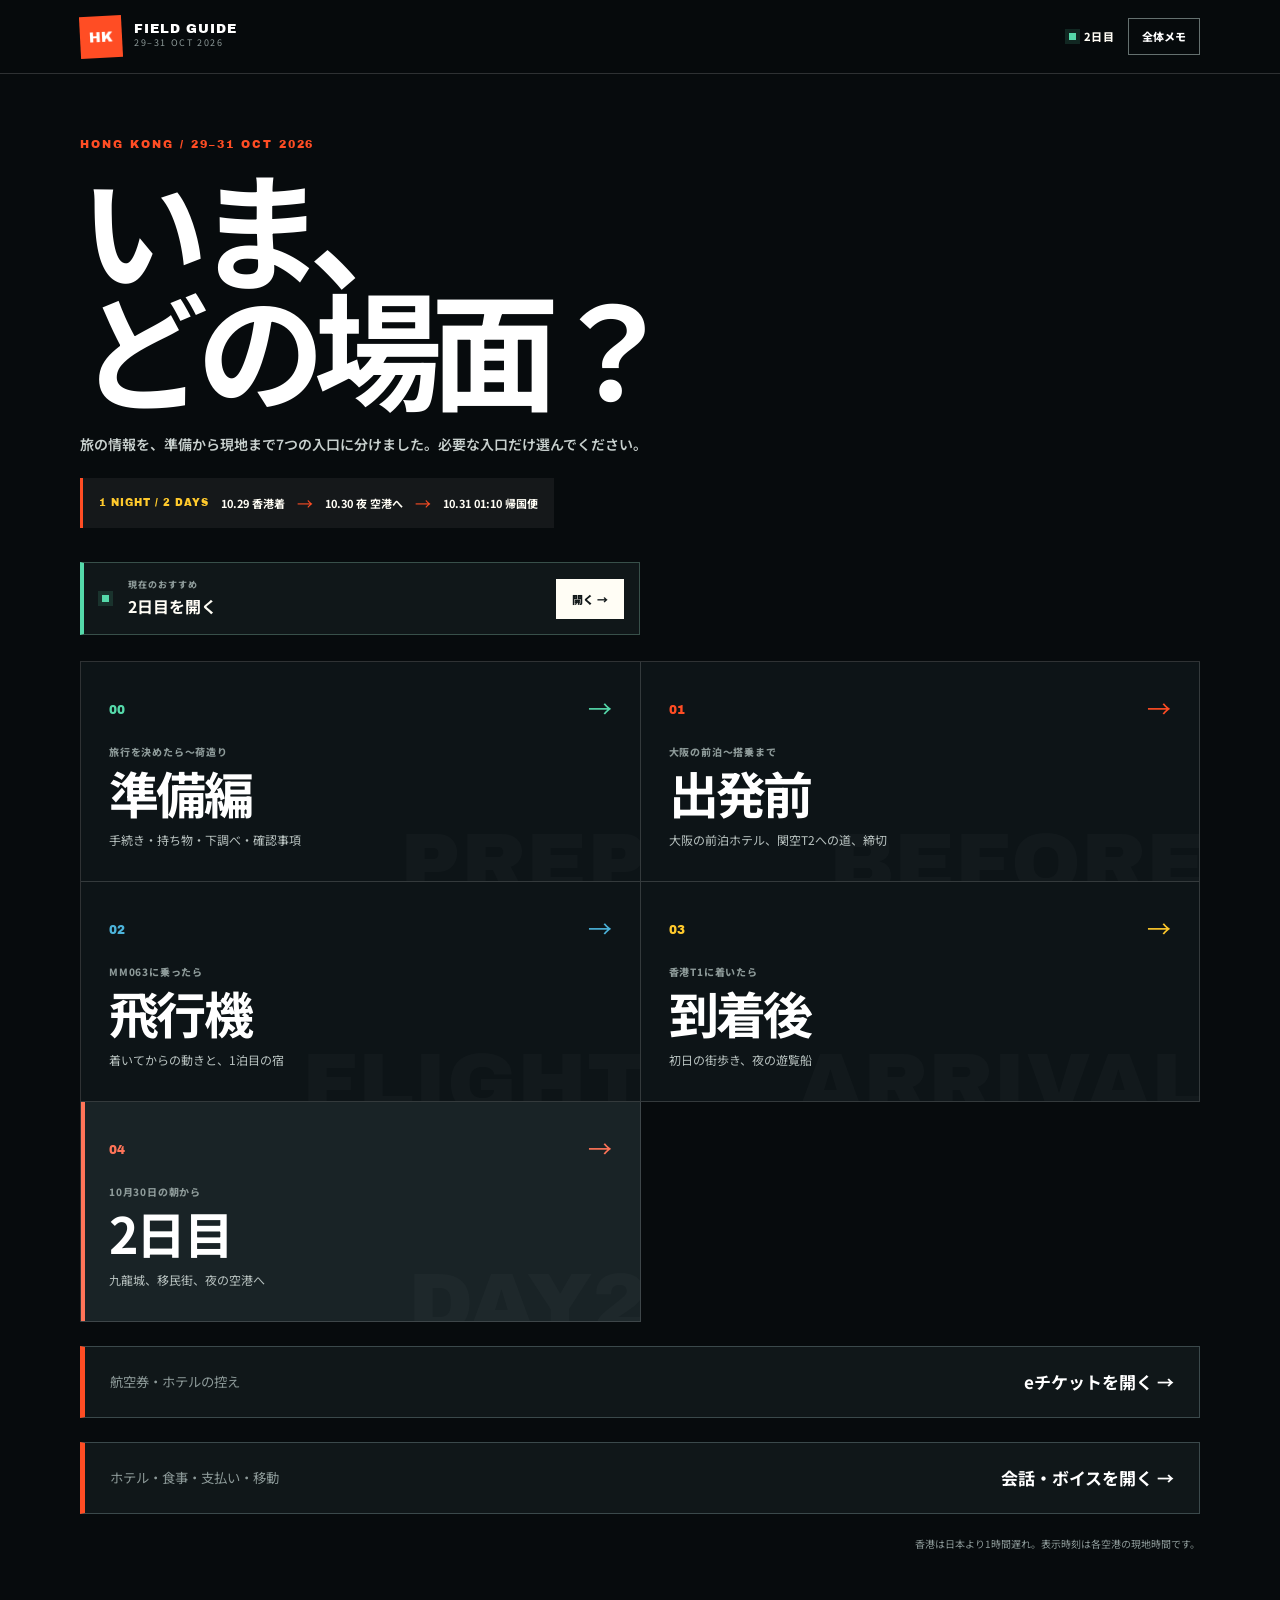
==== commit 18d1f7d1: "Add Cantonese and English voice phrasebook tab for daily travel conversations" ====
--- a/hongkong/index.html
+++ b/hongkong/index.html
@@ -7,7 +7,7 @@
   <meta name="description" content="香港の貧乏旅行を、その時に必要な情報だけで案内する旅のしおり。">
   <title>香港 FIELD GUIDE｜いま必要な旅の案内</title>
   <link rel="manifest" href="manifest.webmanifest?v=3">
-  <link rel="stylesheet" href="style.css?v=6">
+  <link rel="stylesheet" href="style.css?v=14">
 </head>
 <body>
   <a class="skip" href="#main">本文へ</a>
@@ -17,7 +17,7 @@
   </header>
   <main id="main">
     <section class="home-view" id="home-view" aria-labelledby="home-title">
-      <div class="home-copy"><p class="eyebrow">HONG KONG / 29–31 OCT 2026</p><h1 id="home-title">いま、<br>どの場面？</h1><p>旅の情報を、準備から現地まで6つの入口に分けました。必要な入口だけ選んでください。</p><div class="trip-proof"><span>1 NIGHT / 2 DAYS</span><b>10.29 香港着</b><i>→</i><b>10.30 夜 空港へ</b><i>→</i><b>10.31 01:10 帰国便</b></div></div>
+      <div class="home-copy"><p class="eyebrow">HONG KONG / 29–31 OCT 2026</p><h1 id="home-title">いま、<br>どの場面？</h1><p>旅の情報を、準備から現地まで7つの入口に分けました。必要な入口だけ選んでください。</p><div class="trip-proof"><span>1 NIGHT / 2 DAYS</span><b>10.29 香港着</b><i>→</i><b>10.30 夜 空港へ</b><i>→</i><b>10.31 01:10 帰国便</b></div></div>
       <div class="current-guide" id="current-guide" role="status"><span class="pulse"></span><div><small>現在のおすすめ</small><b id="current-label">出発前を開く</b></div><button type="button" id="open-current">開く →</button></div>
       <div class="entrance-grid" aria-label="旅の場面を選ぶ"><button class="entrance entrance-prep" type="button" data-open-stage="prep"><span class="entrance-no">00</span><span class="entrance-time">旅行を決めたら〜荷造り</span><strong>準備編</strong><span>手続き・持ち物・下調べ・確認事項</span><i>→</i></button>
         <button class="entrance entrance-before" type="button" data-open-stage="before"><span class="entrance-no">01</span><span class="entrance-time">大阪の前泊〜搭乗まで</span><strong>出発前</strong><span>大阪の前泊ホテル、関空T2への道、締切</span><i>→</i></button>
@@ -26,7 +26,7 @@
         <button class="entrance entrance-day2" type="button" data-open-stage="day2"><span class="entrance-no">04</span><span class="entrance-time">10月30日の朝から</span><strong>2日目</strong><span>九龍城、移民街、夜の空港へ</span><i>→</i></button>
       </div>
       <button class="next-stage" type="button" data-open-stage="tickets"><small>航空券・ホテルの控え</small><strong>eチケットを開く →</strong></button>
-      <p class="home-note">香港は日本より1時間遅れ。表示時刻は各空港の現地時間です。</p>
+      <button class="next-stage" type="button" data-open-stage="phrases"><small>ホテル・食事・支払い・移動</small><strong>会話・ボイスを開く →</strong></button><p class="home-note">香港は日本より1時間遅れ。表示時刻は各空港の現地時間です。</p>
     </section>
 
 <section class="stage-view" id="stage-prep" data-stage="prep" hidden aria-labelledby="prep-title">
@@ -69,10 +69,10 @@
     </section>
 
     <section class="stage-view" id="stage-arrival" data-stage="arrival" hidden aria-labelledby="arrival-title">
-      <header class="stage-hero"><button class="back" type="button" data-go-home>← 入口</button><p class="eyebrow">03 / ARRIVAL &amp; DAY 1</p><h1 id="arrival-title">到着後</h1><p>空港から九龍へ。旺角の威利来ホテル 香港が拠点。午後は深水埗、夜は遊覧船から夜景を見て廟街へ。</p></header>
+      <header class="stage-hero"><button class="back" type="button" data-go-home>← 入口</button><p class="eyebrow">03 / ARRIVAL &amp; DAY 1</p><h1 id="arrival-title">到着後</h1><p>空港から九龍へ。旺角の威利来ホテル 香港が拠点。午後は深水埗、夕方は廟街、夜は中環から21:20発の遊覧船へ。</p></header><section class="content-block"><div class="block-heading"><span>NEARBY / MONG KOK</span><h2>荷物を置いて、ホテル周辺を歩く</h2></div><p>女人街・スニーカー街は徒歩約5〜10分圏、金魚街まで延ばす街ぶらマップ。まずは60〜90分、無料の散策を楽しもう。</p><a class="button primary" href="./nearby.html">ホテル周辺マップを開く →</a></section>
       <article class="action-card amber"><span>次にすること</span><h2>「公共バス」の標識へ<br><b>A21で九龍</b></h2><div class="deadline"><small>公式掲載運賃</small><strong>HK$34.6</strong></div><a href="https://mobile.citybus.com.hk/nwp3/?ds=A21--Hung_Hom_Station&amp;f=1&amp;l=0" target="_blank" rel="noopener">停留所と運行情報 ↗</a></article>
-      <section class="content-block"><div class="block-heading"><span>TODAY</span><h2>10月29日・初日の順番</h2></div><div class="day-timeline"><article><time>11:45</time><div><b>香港T1 到着</b><p>入境 → 税関 → 通信。A21で60〜90分＋渋滞の余裕。</p></div></article><article><time>14:00</time><div><b>旺角の宿へ・昼食</b><p>威利来ホテル 香港（旺角駅近く）へ。15:00前に着いた場合は荷物預かりを相談。利用条件は未確認なので、預けられなければ旺角で昼食・休憩。</p><button class="text-button" type="button" data-open-stage="flight">確定した宿を見る →</button></div></article><article><time>15:00</time><div><b>威利来ホテル 香港でチェックイン</b><p>彌敦道648–652號・皇上皇大廈4樓A室が施設掲載住所。予約詳細の受付案内を確認し、キャリーを置いて充電・休憩。</p></div></article><article><time>16:00</time><div><b>深水埗 → 美荷樓</b><p>旺角からMTRで深水埗へ。中古部品・修理の商い、住宅の歴史を歩く。展示の最終入場に間に合わない場合は街歩き中心に。到着が遅れたら省略。</p><a href="https://www.google.com/maps/search/?api=1&amp;query=Heritage%20of%20Mei%20Ho%20House%20Hong%20Kong" target="_blank" rel="noopener">地図を開く ↗</a></div></article><article><time>18:00</time><div><b>夕食・尖沙咀へ向かう準備</b><p>深水埗または旺角で夕食。宿へ戻る場合は時間に余裕を確保し、18:40頃までに尖沙咀へ向けて移動開始。</p></div></article><article><time>18:40</time><div><b>MTRで尖沙咀の桟橋へ</b><p>旺角・深水埗から荃灣線の中環方面で尖沙咀へ。駅を出て香港文化中心・時計台方面に歩き、19:10頃に尖沙咀公共埠頭1號へ。これは余裕を取った到着目標で、予約券の集合時刻を優先。</p></div></article><article><time>19:30</time><div><b>ビクトリアハーバー遊覧船に乗る</b><p>候補はaqualuna「Symphony of Lights Cruise」。尖沙咀公共埠頭1號を19:30発・同じ桟橋に戻る便を選ぶ。未予約：10/29の空席・料金・乗下船場所を公式で確認。</p><a href="https://www.google.com/maps/search/?api=1&amp;query=Tsim%20Sha%20Tsui%20Public%20Pier%201" target="_blank" rel="noopener">乗船場所の地図 ↗</a></div></article><article><time>20:00</time><div><b>光のショーを船上から鑑賞</b><p>シンフォニー・オブ・ライツを海から見る予定。開催・運航は当日の案内を確認。満席・欠航時は香港文化中心前の海沿いで無料鑑賞に切り替える。</p><a href="https://www.discoverhongkong.com/jp/place-to-go/travel.guide-a-symphony-of-lights.html" target="_blank" rel="noopener">ショーの開催案内 ↗</a></div></article><article><time>20:30頃</time><div><b>下船後、尖沙咀の夜の街へ</b><p>下船時刻は予約便の案内を優先。この時刻は散策開始の余裕を見た目安。ネイザンロードを佐敦方面へ進み、廟街へ。10/29は空港へ向かわず、旺角のホテルに戻る。</p></div></article><article><time>21:00</time><div><b>廟街ナイトマーケット</b><p>露店・食堂が重なる夜の生活文化を見る。散策は無料、飲食・買物は別料金。疲れた場合は翌朝に備えて宿へ直行。</p><a href="https://www.google.com/maps/search/?api=1&amp;query=Temple%20Street%20Night%20Market%20Hong%20Kong" target="_blank" rel="noopener">廟街の地図 ↗</a></div></article><article><time>22:00</time><div><b>旺角の威利来ホテル 香港へ戻る</b><p>廟街から佐敦駅または油麻地駅へ歩き、MTRで旺角へ。早朝からの移動を考え、疲れたら廟街を短縮。入室手続きは夕方に済ませる。</p></div></article></div></section>
-      <section class="content-block"><div class="block-heading"><span>CRUISE / 10.29 / 未予約</span><h2>遊覧船の予約と帰国日を確認</h2></div><p class="lead">遊覧船は10/29（木）の夜。帰国便は10/31（土）01:10香港T1発・GK028なので、空港へ向かうのは10/30（金）の夜です。</p><p>aqualuna公式掲載は大人HK$340／人、2名HK$680。予算に別途追加します。料金・空席は予約画面で確定。夕食付きではなく遊覧船単体の候補です。</p><p>同じ19:30発でも乗船桟橋が異なる便があります。「尖沙咀公共埠頭1號発・尖沙咀着」を選び、集合時刻・下船時刻を確認。欠航・満席なら海沿いで無料鑑賞し、その後は廟街へ。</p><div class="button-row"><a class="button primary" href="https://aqualuna.com.hk/experiences/symphony-of-lights-cruise-%E5%B9%BB%E5%BD%A9%E8%A9%A0%E9%A6%99%E6%B1%9F%E9%81%8A%E8%88%B9/" target="_blank" rel="noopener">公式の時刻・料金・予約へ ↗</a></div><p class="fineprint">2026/10/29公式ページ確認。予約・購入はまだ行っていません。10/30は遊覧船を入れず、20:00市内出発・22:00香港T1到着目標を維持します。</p></section><section class="spot-strip" aria-label="初日の観光スポット"><article><span>01 / 無料</span><h3>鴨寮街</h3><p>中古電子部品、修理店、露店。観光地ではない商いの速度を見る。</p><b>見る問い</b><small>「直して使う」はどう商売になるか。</small></article><article><span>02 / 無料展示</span><h3>美荷樓</h3><p>1953年の大火後につくられた再定住住宅。生活空間と住宅政策を読む。</p><b>見る問い</b><small>住宅不足は暮らしの形をどう変えたか。</small></article><article><span>03 / 散策無料</span><h3>廟街</h3><p>信仰、食堂、占い、露店が同じ通りに重なる夜の街。</p><b>見る問い</b><small>夜の公共空間は誰がつくっているか。</small></article></section>
+      <section class="content-block"><div class="block-heading"><span>TODAY</span><h2>10月29日・初日の順番</h2></div><div class="day-timeline"><article><time>11:45</time><div><b>香港T1 到着</b><p>入境 → 税関 → 通信。A21で60〜90分＋渋滞の余裕。</p></div></article><article><time>14:00</time><div><b>旺角の宿へ・昼食</b><p>威利来ホテル 香港（旺角駅近く）へ。15:00前に着いた場合は荷物預かりを相談。利用条件は未確認なので、預けられなければ旺角で昼食・休憩。</p><button class="text-button" type="button" data-open-stage="flight">確定した宿を見る →</button></div></article><article><time>15:00</time><div><b>威利来ホテル 香港でチェックイン</b><p>彌敦道648–652號・皇上皇大廈4樓A室が施設掲載住所。予約詳細の受付案内を確認し、キャリーを置いて充電・休憩。</p></div></article><article><time>16:00</time><div><b>深水埗 → 美荷樓</b><p>旺角からMTRで深水埗へ。中古部品・修理の商い、住宅の歴史を歩く。展示の最終入場に間に合わない場合は街歩き中心に。到着が遅れたら省略。</p><a href="https://www.google.com/maps/search/?api=1&amp;query=Heritage%20of%20Mei%20Ho%20House%20Hong%20Kong" target="_blank" rel="noopener">地図を開く ↗</a></div></article><article><time>18:00</time><div><b>廟街を散策・夕食</b><p>夜の露店・食堂を見て、早めの夕食。船が21:20発になったため廟街は乗船前へ移動。散策は無料、飲食・買物は別料金。遅れた場合は廟街を短縮。</p><a href="https://www.google.com/maps/search/?api=1&amp;query=Temple%20Street%20Night%20Market%20Hong%20Kong" target="_blank" rel="noopener">廟街の地図 ↗</a></div></article><article><time>19:00</time><div><b>尖沙咀の海沿いへ</b><p>夕食を終え、香港文化中心・時計台周辺へ。19:30頃到着を目標にして夜景を楽しむ。</p></div></article><article><time>20:00</time><div><b>海沿いでシンフォニー・オブ・ライツ</b><p>香港文化中心前の海沿いで鑑賞する予定。21:20発の船は20:00のショーとは別時間です。商品名の「レーザーショー」が何を指すかは販売元へ確認。開催状況は当日の案内を優先。</p><a href="https://www.discoverhongkong.com/jp/place-to-go/travel.guide-a-symphony-of-lights.html" target="_blank" rel="noopener">ショーの開催案内 ↗</a></div></article><article><time>20:10頃</time><div><b>中環フェリーピア9号へ移動</b><p>鑑賞後すぐ尖沙咀駅へ。MTR荃灣線の中環行きで、尖沙咀 → 金鐘 → 中環（乗換なし）。中環駅から徒歩で9号埠頭・5番バースへ。21:00頃の到着を目標とし、購入後のチケットにある集合時刻を優先。間に合わない集合指定ならショーを省略して先に移動。</p></div></article><article><time>21:00目標</time><div><b>9号埠頭・5番バースで乗船受付</b><p>eチケットに追加したバウチャー原本と、Trip.comの予約詳細を準備。9号埠頭の端・5番バースで「Dreamer」の係員へ提示して受付。中環の集合締切は小さい画像では明確に読めないため21:00到着を目標にする。</p><a href="https://www.google.com/maps/search/?api=1&amp;query=Central%20Pier%209%20Hong%20Kong" target="_blank" rel="noopener">中環9号埠頭の地図 ↗</a></div></article><article><time>21:20</time><div><b>ドリーマークルーズ 出航</b><p>10/29（木）ナイトライト＆レーザーショークルーズ。ビクトリア・ハーバーをヨットで遊覧。中環フェリーピア9号埠頭・5番バース発。所要時間と下船場所は画像に記載がないため、購入後の予約詳細で確認。</p></div></article><article><time>下船後</time><div><b>旺角の威利来ホテル 香港へ</b><p>下船場所から旺角のホテルへ戻る。帰着時刻は航程確定後に調整。10/29の夜は空港へ向かわず宿泊し、翌10/30の夜に空港へ向かう。</p></div></article></div></section>
+      <section class="content-block"><div class="block-heading"><span>CRUISE / 10.29 / 乗船バウチャー受領済み</span><h2>ドリーマークルーズ 21:20発</h2></div><dl class="fact-list"><div><dt>商品</dt><dd>ビクトリア・ハーバー「ドリーマークルーズ」号ラグジュアリーヨット観光クルーズチケット</dd></div><div><dt>日時・プラン</dt><dd>2026年10月29日（木）21:20発<br>ナイトライト＆レーザーショークルーズ</dd></div><div><dt>乗船場所</dt><dd>セントラル・フェリーピア9号埠頭・5番バース</dd></div><div><dt>画像の人数・金額</dt><dd>大人1名（13〜64歳）／1,776円<br>ホテルは大人2名ですが、この画面のクルーズは1名分です。</dd></div><div><dt>表示条件</dt><dd>予約後すぐに有効／払い戻し不可／チケットの引き換え不要</dd></div><div><dt>確認すること</dt><dd>乗船バウチャーはeチケット欄に追加済み。鮮明な元データ、集合締切、航程・下船場所はTrip.comの予約詳細で確認。</dd></div></dl><p class="lead">21:20発の船では20:00のシンフォニー・オブ・ライツを船上鑑賞できません。ショーは先に海沿いで見て、船では夜景を楽しむ流れです。</p><p class="fineprint">日時・金額・プランは送付画像から転記。金額は選択時の表示で、確定請求額は購入後の予約詳細を優先。帰国便は10/31（土）01:10香港T1発・GK028。10/30（金）20:00市内出発・22:00香港T1到着目標は変更しません。</p></section><section class="content-block"><div class="block-heading"><span>WALK / CENTRAL PIER 9</span><h2>初日夜・遊覧船への道順</h2></div><ol class="route-steps"><li><b>20:10頃 海沿いから尖沙咀駅へ</b><p>ショー鑑賞後、すぐに移動。時間が押したら鑑賞を短縮して乗船受付を優先。</p></li><li><b>荃灣線「中環」行きに乗る</b><p>尖沙咀 → 金鐘 → 中環。乗換は不要です。</p></li><li><b>中環駅A出口 → 海沿いのフェリー埠頭へ</b><p>「Central Ferry Piers／中環碼頭」の表示をたどり、歩道橋経由で海側へ。駅からの徒歩には20〜25分の余裕を見込む計画です。</p></li><li><b>9号埠頭に入って「5番バース」を探す</b><p>目的地は9号埠頭です。「5番」は9号埠頭内の乗船位置で、5号埠頭ではありません。原本の写真と照合し、桟橋の端で「Dreamer」の係員にバウチャーを提示。</p></li><li><b>21:00到着目標 → 21:20出航</b><p>予約詳細の集合締切がこれより早ければ、その指定を優先。船の下船場所・帰着時刻は元の予約詳細で確認。</p></li></ol><div class="button-row"><a class="button primary" href="https://www.google.com/maps/dir/?api=1&amp;origin=Central%20Station%20Exit%20A%20Hong%20Kong&amp;destination=Central%20Pier%209%20Hong%20Kong&amp;travelmode=walking" target="_blank" rel="noopener">中環駅から徒歩ルート ↗</a><a class="button" href="https://www.mtr.com.hk/archive/en/services/maps/cen.pdf" target="_blank" rel="noopener">MTR公式・中環駅周辺図 ↗</a><button class="button" type="button" data-open-stage="tickets">乗船原本・日本語訳を開く →</button></div><p class="fineprint">原本の中環乗船写真とMTR公式周辺図を参照。徒歩時間は余裕を取った計画上の目安です。</p></section><section class="spot-strip" aria-label="初日の観光スポット"><article><span>01 / 無料</span><h3>鴨寮街</h3><p>中古電子部品、修理店、露店。観光地ではない商いの速度を見る。</p><b>見る問い</b><small>「直して使う」はどう商売になるか。</small></article><article><span>02 / 無料展示</span><h3>美荷樓</h3><p>1953年の大火後につくられた再定住住宅。生活空間と住宅政策を読む。</p><b>見る問い</b><small>住宅不足は暮らしの形をどう変えたか。</small></article><article><span>03 / 散策無料</span><h3>廟街</h3><p>信仰、食堂、占い、露店が同じ通りに重なる夜の街。</p><b>見る問い</b><small>夜の公共空間は誰がつくっているか。</small></article></section>
       <article class="ethics"><b>街に入るとき</b><p>住民の生活を見世物にしない。住宅の共用部や閉鎖区画には入らず、人物・店内・宗教行為は撮影前に許可を取る。</p></article>
       <button class="next-stage" type="button" data-open-stage="day2"><small>翌朝になったら</small><strong>2日目の案内へ →</strong></button>
     </section>
@@ -84,22 +84,25 @@
       <article class="return-card"><p><span class="verified">TICKET VERIFIED</span> RETURN / GK028</p><h2>10月30日の夜に空港へ</h2><div class="flight-route"><span>HKG <b>香港 T1</b></span><i>→</i><span>NRT <b>成田 T3</b></span></div><div class="return-times"><span><b>22:00</b><small>10/30 香港T1 到着目標</small></span><i>→</i><span><b>00:10</b><small>10/31 手続締切</small></span><i>→</i><span><b>01:10</b><small>10/31 GK028 出発</small></span></div><strong>空港へ向かうのは「10月30日の夜」。10月31日の夜ではありません。</strong><a href="https://www.hongkongairport.com/en/passenger-guide/departures/" target="_blank" rel="noopener">香港空港の出発手順 ↗</a></article>
     </section>
     <section class="stage-view" id="stage-tickets" data-stage="tickets" hidden aria-labelledby="tickets-title">
-<header class="stage-hero"><button class="back" type="button" data-go-home>← 入口</button><p class="eyebrow">05 / TICKET WALLET</p><h1 id="tickets-title" tabindex="-1">eチケット</h1><p>航空券とホテルの予約控えを、必要なときにすぐ表示。</p></header>
+<header class="stage-hero"><button class="back" type="button" data-go-home>← 入口</button><p class="eyebrow">05 / TICKET WALLET</p><h1 id="tickets-title" tabindex="-1">eチケット</h1><p>航空券・ホテル・遊覧船の控えを、必要なときにすぐ表示。</p></header>
 <article class="ticket-notice"><b>この画像は予約控えです。搭乗券は空港で受け取ります。</b><p>往路は予約番号とパスポートでPeachの搭乗手続きへ。復路の香港発GK028は空港カウンターで手続きしてください。画像だけで保安検査や搭乗口を通過することはできません。</p><a href="https://www.flypeach.com/lm/ai/airports/how_to_checkin_int" target="_blank" rel="noopener">Peachの案内 ↗</a>　<a href="https://www.jetstar.com/au/en/help/can-i-check-in-online" target="_blank" rel="noopener">Jetstarの案内 ↗</a><p class="fineprint">2026/10/27公式案内確認。事前印刷の代わりに控えを画面表示できますが、空港で発行された搭乗券は必ず受け取ってください。</p></article>
-<section class="content-block" id="ticket-unlock"><div class="block-heading"><span>PRIVATE</span><h2>送付済みの控えを取り込む</h2></div><p>チャットで受け取った解除コードを入力してください。航空券2枚と香港ホテルの予約画面をこの端末に保存します。コードを知らない人には予約番号や氏名は表示されません。</p><form id="unlock-form"><label for="ticket-code">解除コード</label><div class="unlock-row"><input id="ticket-code" type="password" autocomplete="off" autocapitalize="none" spellcheck="false" required><button class="button primary" type="submit">航空券・ホテルを取り込む</button></div></form></section>
+<section class="content-block" id="ticket-unlock"><div class="block-heading"><span>PRIVATE</span><h2>送付済みの控えを取り込む</h2></div><p>チャットで受け取った解除コードを入力してください。航空券2枚・香港ホテルの予約画面・遊覧船のバウチャー原本をこの端末に保存します。以前取り込んだ端末も、同じ解除コードで遊覧船を追加できます。コードを知らない人には予約番号や氏名は表示されません。</p><form id="unlock-form"><label for="ticket-code">解除コード</label><div class="unlock-row"><input id="ticket-code" type="password" autocomplete="off" autocapitalize="none" spellcheck="false" required><button class="button primary" type="submit">送付済みの原本4件を取り込む</button></div></form></section>
 <p id="wallet-status" class="wallet-status" role="status" aria-live="polite">保存状態を確認中…</p>
 <section class="content-block"><div class="block-heading"><span>FLIGHTS</span><h2>航空券</h2></div>
 <article class="ticket-slot"><span class="ticket-label">往路搭乗用</span><h3>Peach MM063</h3><p class="ticket-route">10/29 08:05 関空T2 → 11:45 香港T1</p><p>手続締切 07:15（日本時間）／予約控えを提示</p><div id="ticket-outbound" class="ticket-files"></div><label class="button upload-button">画像・PDFを追加<input type="file" data-ticket-upload="outbound" accept="image/jpeg,image/png,image/webp,application/pdf" multiple></label><p class="fineprint">送付画像の原本には11/1の別便も記載されています。今回の帰国に使うのは下のGK028です。</p></article>
 <article class="ticket-slot"><span class="ticket-label">復路搭乗用</span><h3>Jetstar Japan GK028</h3><p class="ticket-route">10/31 01:10 香港T1 → 06:20 成田T3</p><p><strong>10/30夜に空港へ。</strong>手続締切 10/31 00:10（香港時間）</p><div id="ticket-inbound" class="ticket-files"></div><label class="button upload-button">画像・PDFを追加<input type="file" data-ticket-upload="inbound" accept="image/jpeg,image/png,image/webp,application/pdf" multiple></label></article></section>
 <section class="content-block"><div class="block-heading"><span>HOTELS</span><h2>ホテル</h2></div><article class="ticket-slot"><span class="ticket-label">大阪前泊 / 10.28</span><h3>PLAZA IN KANKU HOTEL</h3><div id="ticket-osaka" class="ticket-files"></div><label class="button upload-button">予約控えを追加<input type="file" data-ticket-upload="osaka" accept="image/jpeg,image/png,image/webp,application/pdf" multiple></label></article><article class="ticket-slot"><span class="ticket-label">香港 / 10.29</span><h3>威利来ホテル 香港／10/29〜10/30</h3><p>宿泊先確定。チェックイン15:00以降／チェックアウト12:00まで。大人2名・デラックスツイン。送付済みの予約管理画面を取り込みできます。</p><div id="ticket-hongkong" class="ticket-files"></div><label class="button upload-button">予約控えを追加<input type="file" data-ticket-upload="hongkong" accept="image/jpeg,image/png,image/webp,application/pdf" multiple></label></article></section>
-<p class="wallet-status">追加ファイルはこの端末・ブラウザー内だけに保存され、サーバーへ送信されません。別端末には引き継がれません。出発前に原本を「ファイル」にも保存し、機内モードで開けるか確認してください。ブラウザーのデータ削除・容量整理で失われる場合があります。</p>
+<section class="content-block"><div class="block-heading"><span>CRUISE / 10.29</span><h2>遊覧船</h2></div><article class="ticket-slot"><span class="ticket-label">ドリーマークルーズ乗船用</span><h3>21:20発／中環9号埠頭・5番バース</h3><p>乗船バウチャー受領済み。解除コードで原本をこの端末に保存し、桟橋の係員へ提示してください。画像が小さいため、Trip.comの鮮明な元データも携帯してください。</p><div id="ticket-cruise" class="ticket-files"></div><label class="button upload-button">鮮明な原本・PDFを追加<input type="file" data-ticket-upload="cruise" accept="image/jpeg,image/png,image/webp,application/pdf" multiple></label><details open><summary>乗船案内の日本語訳</summary><p>送付されたバウチャーの判読できる英語部分を訳しています。原本には尖沙咀・中環・北角の3か所の案内があります。今回選んだ乗船場所は中環です。</p><dl class="fact-list"><div><dt>今回の乗船</dt><dd>10/29・21:20発／大人1名<br>中環公共埠頭9号（Central Public Pier No. 9）の5番バース（Position 5）。日時・選択場所は前の購入画面と合わせて記載。</dd></div><div><dt>受付・乗船</dt><dd>桟橋の端で「Dreamer」係員にバウチャーを提示し、受付・乗船をします。購入した券種と実年齢が一致しない場合、乗船を断られたり差額の支払いを求められたりすることがあります。</dd></div><div><dt>集合時間</dt><dd>原本の尖沙咀欄は15分前、北角欄は5〜10分前の到着を案内。中環の集合締切は画像から明確に判読できないため、余裕を取って21:00到着を目標にします。予約詳細の集合指定が優先です。</dd></div><div><dt>天候による運航</dt><dd>出発の1時間前に船の状況を確認してください。原文では黄色暴雨警報・台風シグナル1で通常運航、赤色暴雨警報・台風シグナル3以上・黒色暴雨警報で運休し、払い戻しまたは変更を申請できると案内されています。当日の運航通知を優先。</dd></div><div><dt>時間・変更</dt><dd>指定した日時・場所から乗船してください。途中の乗船場所変更は乗船できない場合があるため、変更はカスタマーサービスへ相談してください。</dd></div><div><dt>子ども・年齢</dt><dd>0〜3歳は無料。子どもには少なくとも大人1名の同伴が必要です。18歳未満は保護者の同意が必要です。</dd></div><div><dt>船内の注意</dt><dd>外部からの飲食物の持ち込みは禁止。動物は同伴できません。写真は参考用で、当日の手配内容が変わる場合があります。</dd></div><div><dt>予約情報・満席</dt><dd>予約情報は正確に入力してください。不正確な情報に伴う費用が発生する場合があります。満席の場合は払い戻しとなる旨が記載されています。</dd></div></dl><details><summary>別の乗船場所の案内（今回は使いません）</summary><p>尖沙咀：MTR尖沙咀駅L6出口から文化中心を抜け、時計台付近の桟橋へ。集合場所には15分前到着。北角：MTR北角駅A1出口から左へ進み、道路を渡って桟橋まで直進。桟橋の端でスタッフを待ち、5〜10分前到着。</p></details><p class="fineprint">原本は217×1536pxのため、緊急連絡先の数字、中国語の細字、動画URL、一部時刻は判読できません。推測で転記していません。所要時間・下船場所も未確認です。鮮明な元のバウチャー／Trip.comの予約詳細で確認し、乗船時は原本を提示してください。日本語訳は受付用のチケットではありません。</p></details></article></section><p class="wallet-status">追加ファイルはこの端末・ブラウザー内だけに保存され、サーバーへ送信されません。別端末には引き継がれません。出発前に原本を「ファイル」にも保存し、機内モードで開けるか確認してください。ブラウザーのデータ削除・容量整理で失われる場合があります。</p>
 </section>
+<section class="stage-view" id="stage-phrases" data-stage="phrases" hidden aria-labelledby="phrases-title"><header class="stage-hero"><button class="back" type="button" data-go-home>← 入口</button><p class="eyebrow">06 / SPEAK &amp; SHOW</p><h1 id="phrases-title" tabindex="-1">会話・ボイス</h1><p>押して話す。見せて伝える。香港でよく使う30フレーズ。</p></header><section class="content-block phrase-controls"><div class="block-heading"><span>START HERE</span><h2>今使うひと言を選ぶ</h2></div><p>「広東語」か「英語」を押すと読み上げます。「大きく見せる」で相手に画面を提示できます。</p><label for="phrase-search">日本語・現地語で探す</label><input id="phrase-search" type="search" placeholder="荷物、会計、トイレ…" autocomplete="off"><div class="phrase-filters" role="group" aria-label="会話の場面"><button type="button" data-phrase-category="all" aria-pressed="true">全部</button><button type="button" data-phrase-category="hotel" aria-pressed="false">ホテル</button><button type="button" data-phrase-category="food" aria-pressed="false">食事</button><button type="button" data-phrase-category="pay" aria-pressed="false">支払い</button><button type="button" data-phrase-category="travel" aria-pressed="false">移動</button><button type="button" data-phrase-category="cruise" aria-pressed="false">遊覧船</button><button type="button" data-phrase-category="help" aria-pressed="false">基本・困った</button></div><div class="button-row"><label><input id="phrase-slow" type="checkbox"> ゆっくり再生</label><button class="button" id="phrase-stop" type="button">■ 音声を止める</button></div><p id="phrase-audio-status" class="fineprint" role="status" aria-live="polite">端末の音声を確認中…</p><p class="fineprint">音声は端末の読み上げ機能を使います。広東語音声がない端末では英語をお使いください。音が出ない場合はメディア音量を確認。オフライン再生の可否は端末に入っている音声によります。読み方はJyutping（数字は声調）です。</p></section><p id="phrase-count" class="wallet-status" aria-live="polite"></p><div id="phrase-list" class="phrase-grid"></div><section class="content-block"><div class="block-heading"><span>LISTEN / COMMON REPLIES</span><h2>よく返ってくる言葉</h2></div><p>得（dak1）＝できます／唔得（m4 dak1）＝できません<br>有（jau5）＝あります／冇（mou5）＝ありません<br>淨係收現金（zing6 hai6 sau1 jin6 gam1）＝現金のみ<br>等陣（dang2 zan6）＝少し待って</p></section></section>
   </main>
 
-  <nav class="stage-nav" id="stage-nav" aria-label="場面を切り替える" hidden><button type="button" data-open-stage="prep"><span>00</span>準備編</button><button type="button" data-open-stage="before"><span>01</span>出発前</button><button type="button" data-open-stage="flight"><span>02</span>飛行機</button><button type="button" data-open-stage="arrival"><span>03</span>到着後</button><button type="button" data-open-stage="day2"><span>04</span>2日目</button><button type="button" data-open-stage="tickets"><span>05</span>eチケット</button></nav>
-  <dialog id="trip-drawer"><div class="drawer-head"><div><p>TRIP OVERVIEW</p><h2>旅全体のメモ</h2></div><button type="button" id="close-drawer" aria-label="閉じる">×</button></div><div class="drawer-body"><section><h3>便・締切</h3><dl class="fact-list"><div><dt>往路</dt><dd>10/29 08:05 関空T2 → 11:45 香港T1<br>MM063 / 手続締切07:15</dd></div><div><dt>主な復路</dt><dd>10/31 01:10 香港T1 → 06:20 成田T3<br>GK028 / 手続締切00:10</dd></div></dl></section><section><h3>予算の目安</h3><p class="drawer-total">仮計 <b>49,800円＋香港宿代＋遊覧船</b></p><p>航空券以外・香港1泊・1人の仮計算。大阪前泊（PLAZA IN KANKU HOTEL）の宿泊費は未計上のため、実額を追加してください。香港宿は新しい予約の料金が未確認のため未計上。遊覧船は別途HK$340／人（2名HK$680、公式掲載目安・未予約）を追加。宿代を除く内訳：食事8,800円、香港交通6,000円、通信2,000円、買物8,000円、予備10,000円、日本国内移動15,000円。</p></section><section><h3>旅の観察メモ</h3><textarea id="notes" rows="6" placeholder="見えた事実と、自分の解釈を分けてメモする。"></textarea><p class="save-status" id="save-status">入力内容はこの端末に保存されます。</p></section><section><h3>最低限の公式リンク</h3><div class="source-links"><a href="https://www.flypeach.com/en/lm/ai/airports/airportguide_international/kix" target="_blank" rel="noopener">Peach 関空T2 ↗</a><a href="https://www.kansai-airport.or.jp/access/t2" target="_blank" rel="noopener">関空 T2連絡バス ↗</a><a href="https://www.jetstar.com/au/en/help/when-to-get-to-the-airport-for-international-flights" target="_blank" rel="noopener">Jetstar 締切 ↗</a><a href="https://www.immd.gov.hk/eng/services/visas/visit-transit/visit-visa-entry-permit.html" target="_blank" rel="noopener">香港 入境要件 ↗</a><a href="https://www.hk.emb-japan.go.jp/itpr_ja/11_000001_01732.html" target="_blank" rel="noopener">総領事館 注意情報 ↗</a><a href="https://services.digital.go.jp/visit-japan-web/" target="_blank" rel="noopener">Visit Japan Web ↗</a></div></section><p class="fineprint">便名・日時は提示された航空券画像から転記。運航・ターミナル・締切は当日の航空会社案内を優先。予約番号や旅券番号はこのメモに保存しないでください。</p></div></dialog>
+  <nav class="stage-nav" id="stage-nav" aria-label="場面を切り替える" hidden><button type="button" data-open-stage="prep"><span>00</span>準備編</button><button type="button" data-open-stage="before"><span>01</span>出発前</button><button type="button" data-open-stage="flight"><span>02</span>飛行機</button><button type="button" data-open-stage="arrival"><span>03</span>到着後</button><button type="button" data-open-stage="day2"><span>04</span>2日目</button><button type="button" data-open-stage="phrases"><span>06</span>会話</button><button type="button" data-open-stage="tickets"><span>05</span>eチケット</button></nav>
+  <dialog id="trip-drawer"><div class="drawer-head"><div><p>TRIP OVERVIEW</p><h2>旅全体のメモ</h2></div><button type="button" id="close-drawer" aria-label="閉じる">×</button></div><div class="drawer-body"><section><h3>便・締切</h3><dl class="fact-list"><div><dt>往路</dt><dd>10/29 08:05 関空T2 → 11:45 香港T1<br>MM063 / 手続締切07:15</dd></div><div><dt>主な復路</dt><dd>10/31 01:10 香港T1 → 06:20 成田T3<br>GK028 / 手続締切00:10</dd></div></dl></section><section><h3>予算の目安</h3><p class="drawer-total">仮計 <b>51,576円＋香港宿代</b></p><p>航空券以外・香港1泊・1人の仮計算。大阪前泊（PLAZA IN KANKU HOTEL）の宿泊費は未計上のため、実額を追加してください。香港宿は新しい予約の料金が未確認のため未計上。遊覧船は送付画面の1名分1,776円を仮計に加算（選択画面の金額・最終請求額は予約詳細を確認）。宿代を除く内訳：食事8,800円、香港交通6,000円、通信2,000円、買物8,000円、予備10,000円、日本国内移動15,000円。</p></section><section><h3>旅の観察メモ</h3><textarea id="notes" rows="6" placeholder="見えた事実と、自分の解釈を分けてメモする。"></textarea><p class="save-status" id="save-status">入力内容はこの端末に保存されます。</p></section><section><h3>最低限の公式リンク</h3><div class="source-links"><a href="https://www.flypeach.com/en/lm/ai/airports/airportguide_international/kix" target="_blank" rel="noopener">Peach 関空T2 ↗</a><a href="https://www.kansai-airport.or.jp/access/t2" target="_blank" rel="noopener">関空 T2連絡バス ↗</a><a href="https://www.jetstar.com/au/en/help/when-to-get-to-the-airport-for-international-flights" target="_blank" rel="noopener">Jetstar 締切 ↗</a><a href="https://www.immd.gov.hk/eng/services/visas/visit-transit/visit-visa-entry-permit.html" target="_blank" rel="noopener">香港 入境要件 ↗</a><a href="https://www.hk.emb-japan.go.jp/itpr_ja/11_000001_01732.html" target="_blank" rel="noopener">総領事館 注意情報 ↗</a><a href="https://services.digital.go.jp/visit-japan-web/" target="_blank" rel="noopener">Visit Japan Web ↗</a></div></section><p class="fineprint">便名・日時は提示された航空券画像から転記。運航・ターミナル・締切は当日の航空会社案内を優先。予約番号や旅券番号はこのメモに保存しないでください。</p></div></dialog>
+  <dialog id="phrase-viewer" aria-labelledby="phrase-viewer-title"><div class="drawer-head"><h2 id="phrase-viewer-title">相手に見せる</h2><button type="button" id="phrase-viewer-close" aria-label="会話カードを閉じる">×</button></div><div class="phrase-show"><p id="phrase-show-jp"></p><p id="phrase-show-zh" lang="zh-HK"></p><p id="phrase-show-en" lang="en"></p><div class="button-row"><button class="button primary" type="button" id="phrase-show-speak">▶ 広東語</button><button class="button" type="button" id="phrase-show-english">▶ 英語</button></div></div></dialog>
   <dialog id="ticket-viewer" aria-labelledby="ticket-viewer-title"><div class="drawer-head"><h2 id="ticket-viewer-title">予約控え</h2><button type="button" id="close-ticket-viewer" aria-label="予約控えを閉じる">×</button></div><div class="viewer-actions"><button class="button" type="button" id="ticket-zoom">拡大する</button><a class="button" id="ticket-download">ファイルに保存</a></div><div id="ticket-viewer-body"></div></dialog>
-  <script src="app.js?v=9"></script>
-  <script src="tickets.js?v=9"></script>
+  <script src="app.js?v=14"></script>
+  <script src="tickets.js?v=12"></script>
+  <script src="phrases.js?v=14"></script>
 </body>
 </html>
--- a/hongkong/style.css
+++ b/hongkong/style.css
@@ -316,3 +316,8 @@
 #ticket-viewer-body.zoomed img { width:1400px; max-width:none; }
 #ticket-viewer-body iframe { width:100%; height:100%; border:0; }
 @media(max-width:580px) { .stage-nav button { font-size:10px; white-space:nowrap; } .ticket-slot h3 { font-size:22px; } .ticket-file .button { min-height:44px; } }
+
+/* Conversation cards */
+.stage-nav{grid-template-columns:repeat(7,minmax(0,1fr));width:min(850px,calc(100% - 12px))}
+.stage-nav button{padding:10px 1px;font-size:10px;min-height:48px}
+.phrase-controls{position:relative}.phrase-controls input[type=search]{width:100%;padding:15px;border:2px solid #647373;background:#fffef8;color:#10191a;border-radius:6px;font:inherit;font-size:16px;margin:8px 0 16px}.phrase-filters{display:flex;flex-wrap:wrap;gap:8px}.phrase-filters button{min-height:44px;border:1px solid #526363;border-radius:5px;padding:8px 12px;background:#f1eee5;color:#162425;font:inherit;font-size:14px;font-weight:800}.phrase-filters button[aria-pressed=true]{background:#172b2b;color:#fff;border-color:#172b2b}.phrase-grid{display:grid;grid-template-columns:1fr 1fr;gap:14px;margin:0 0 32px}.phrase-card{background:var(--white,#f3f0e6);color:var(--ink,#132122);padding:24px;border-top:3px solid var(--red,#fa4b2c)}.phrase-card h2{font-size:21px;margin:0 0 14px}.phrase-zh{font-size:26px;line-height:1.6;font-weight:800;margin:8px 0}.phrase-reading{font-size:13px;color:#51605c;overflow-wrap:anywhere}.phrase-en{font-size:16px;line-height:1.6}.phrase-card .button-row{gap:8px;flex-wrap:wrap}.phrase-card .button{min-height:46px;font-size:13px;padding:10px 12px}.phrase-card small{display:block;margin-top:12px;color:#4e5b57}.phrase-show{padding:24px}.phrase-show #phrase-show-zh{font-size:clamp(32px,6vw,56px);line-height:1.5;font-weight:800}.phrase-show #phrase-show-en{font-size:24px;line-height:1.6}#phrase-viewer{width:min(800px,calc(100% - 24px));max-height:85dvh;overflow:auto;background:#fffdf6;color:#132122}#phrase-viewer[open]{display:block}button:focus-visible,a:focus-visible{outline:3px solid #e9762f;outline-offset:3px}@media(max-width:640px){.phrase-grid{grid-template-columns:1fr}.phrase-card{padding:20px}.phrase-zh{font-size:25px}}
